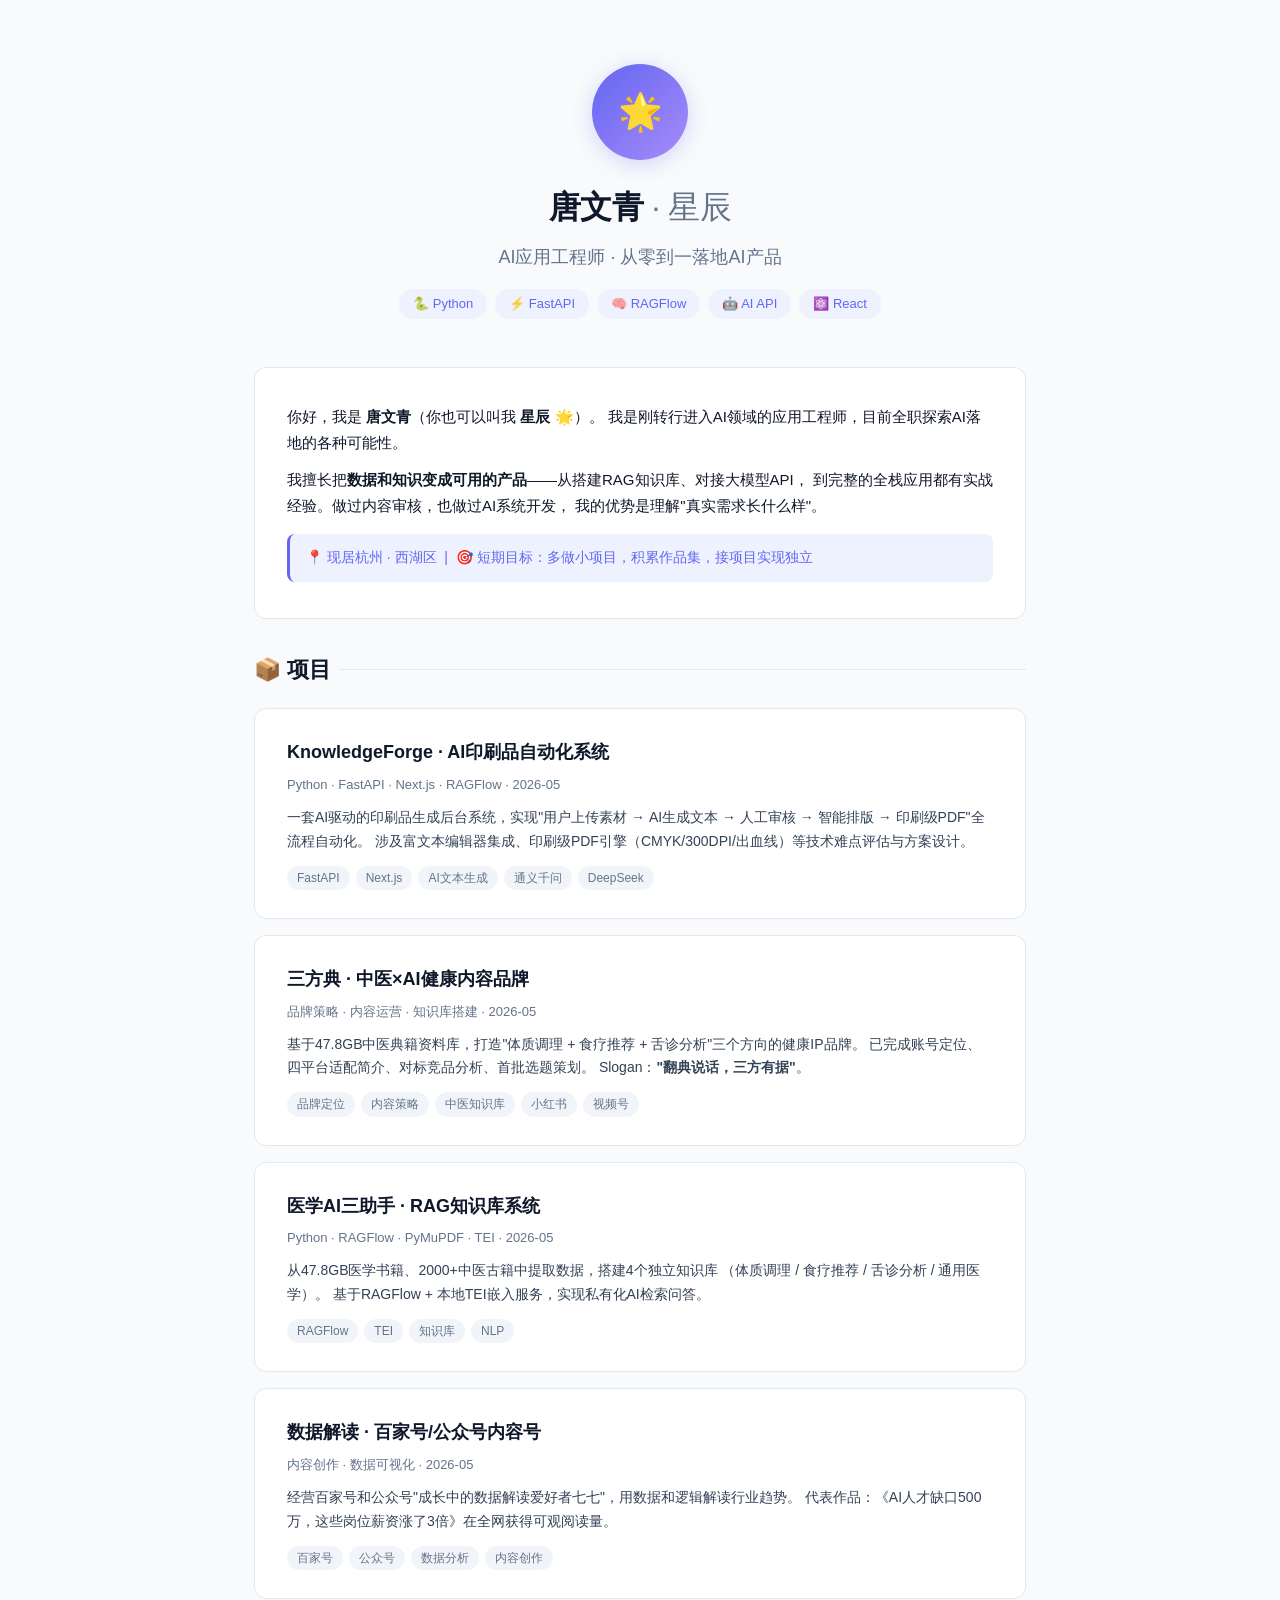
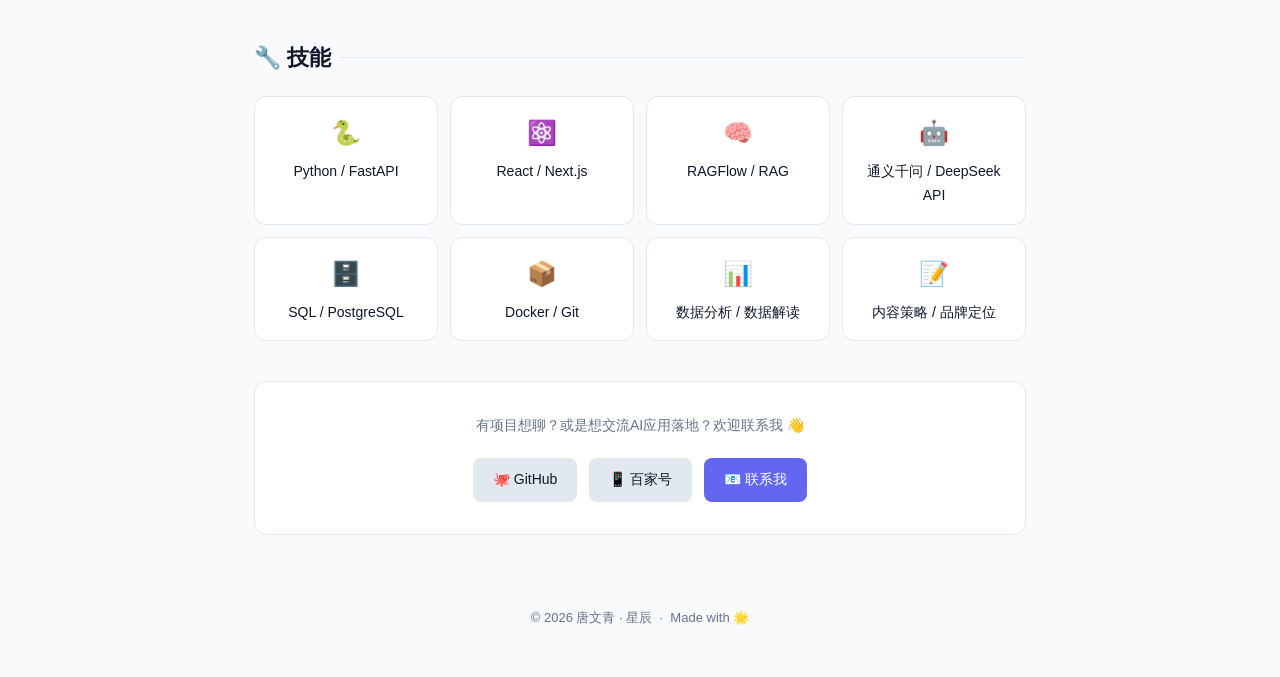
==== index.html @ 255ba9c0 "🎉 个人主页上线" ====
<!DOCTYPE html>
<html lang="zh-CN">
<head>
    <meta charset="UTF-8" />
    <meta name="viewport" content="width=device-width, initial-scale=1.0" />
    <title>唐文青 · 星辰 | AI应用工程师</title>
    <meta name="description" content="唐文青（星辰）的个人主页 — AI应用开发工程师，专注AI应用落地" />
    <style>
        /* ===== Reset & Base ===== */
        *, *::before, *::after { box-sizing: border-box; margin: 0; padding: 0; }
        :root {
            --bg: #f8fafc;
            --surface: #ffffff;
            --text: #0f172a;
            --muted: #64748b;
            --accent: #6366f1;
            --accent-soft: #eef2ff;
            --border: #e2e8f0;
            --radius: 12px;
        }
        html { scroll-behavior: smooth; }
        body {
            font-family: -apple-system, BlinkMacSystemFont, "Segoe UI", "PingFang SC", "Noto Sans SC", sans-serif;
            background: var(--bg);
            color: var(--text);
            line-height: 1.7;
        }

        /* ===== Layout ===== */
        .container { max-width: 820px; margin: 0 auto; padding: 0 24px; }

        /* ===== Header ===== */
        header {
            padding: 64px 0 48px;
            text-align: center;
        }
        .avatar {
            width: 96px; height: 96px;
            border-radius: 50%;
            background: linear-gradient(135deg, #6366f1, #a78bfa);
            display: flex; align-items: center; justify-content: center;
            margin: 0 auto 20px;
            font-size: 36px;
            color: #fff;
            box-shadow: 0 4px 20px rgba(99,102,241,0.25);
        }
        header h1 {
            font-size: 32px; font-weight: 700;
            letter-spacing: -0.5px;
        }
        header h1 .alias { color: var(--muted); font-weight: 400; }
        header .tagline {
            margin-top: 8px;
            font-size: 18px;
            color: var(--muted);
        }
        header .badge-group {
            margin-top: 16px;
            display: flex; gap: 8px; justify-content: center; flex-wrap: wrap;
        }
        .badge {
            display: inline-block;
            padding: 4px 14px;
            border-radius: 999px;
            font-size: 13px;
            font-weight: 500;
            background: var(--accent-soft);
            color: var(--accent);
        }

        /* ===== About ===== */
        .about {
            background: var(--surface);
            border: 1px solid var(--border);
            border-radius: var(--radius);
            padding: 36px 32px;
            margin-bottom: 32px;
        }
        .about p { font-size: 15px; margin-bottom: 12px; }
        .about p:last-child { margin-bottom: 0; }
        .about .highlight {
            background: var(--accent-soft);
            padding: 12px 16px;
            border-radius: 8px;
            font-size: 14px;
            color: var(--accent);
            border-left: 3px solid var(--accent);
            margin-top: 16px;
        }

        /* ===== Section Title ===== */
        .section-title {
            font-size: 22px;
            font-weight: 600;
            margin-bottom: 20px;
            display: flex; align-items: center; gap: 8px;
        }
        .section-title::after {
            content: '';
            flex: 1; height: 1px;
            background: var(--border);
        }

        /* ===== Projects ===== */
        .projects { margin-bottom: 40px; }
        .project-card {
            background: var(--surface);
            border: 1px solid var(--border);
            border-radius: var(--radius);
            padding: 28px 32px;
            margin-bottom: 16px;
            transition: box-shadow .2s, transform .2s;
        }
        .project-card:hover {
            box-shadow: 0 4px 16px rgba(0,0,0,0.06);
            transform: translateY(-2px);
        }
        .project-card h3 {
            font-size: 18px;
            font-weight: 600;
            margin-bottom: 6px;
        }
        .project-card .meta {
            font-size: 13px;
            color: var(--muted);
            margin-bottom: 10px;
        }
        .project-card p {
            font-size: 14px;
            color: #334155;
        }
        .project-card .tags {
            display: flex; gap: 6px; flex-wrap: wrap;
            margin-top: 12px;
        }
        .project-card .tags span {
            padding: 2px 10px;
            border-radius: 999px;
            font-size: 12px;
            background: #f1f5f9;
            color: var(--muted);
        }

        /* ===== Skills ===== */
        .skills { margin-bottom: 40px; }
        .skill-grid {
            display: grid;
            grid-template-columns: repeat(auto-fill, minmax(180px, 1fr));
            gap: 12px;
        }
        .skill-item {
            background: var(--surface);
            border: 1px solid var(--border);
            border-radius: var(--radius);
            padding: 16px 20px;
            text-align: center;
            font-size: 14px;
            font-weight: 500;
        }
        .skill-item .emoji { display: block; font-size: 24px; margin-bottom: 6px; }

        /* ===== Contact ===== */
        .contact {
            background: var(--surface);
            border: 1px solid var(--border);
            border-radius: var(--radius);
            padding: 32px;
            text-align: center;
            margin-bottom: 48px;
        }
        .contact p { color: var(--muted); font-size: 14px; margin-bottom: 20px; }
        .contact-links {
            display: flex; gap: 12px; justify-content: center; flex-wrap: wrap;
        }
        .contact-links a {
            display: inline-flex; align-items: center; gap: 6px;
            padding: 10px 20px;
            border-radius: 8px;
            font-size: 14px;
            font-weight: 500;
            text-decoration: none;
            transition: background .2s;
        }
        .contact-links .primary {
            background: var(--accent);
            color: #fff;
        }
        .contact-links .primary:hover { background: #4f46e5; }
        .contact-links .secondary {
            background: var(--border);
            color: var(--text);
        }
        .contact-links .secondary:hover { background: #cbd5e1; }

        /* ===== Footer ===== */
        footer {
            text-align: center;
            padding: 24px 0 48px;
            font-size: 13px;
            color: var(--muted);
        }

        /* ===== Responsive ===== */
        @media (max-width: 600px) {
            header { padding: 40px 0 32px; }
            header h1 { font-size: 26px; }
            .about, .project-card, .contact { padding: 24px 20px; }
            .skill-grid { grid-template-columns: repeat(2, 1fr); }
        }
    </style>
</head>
<body>

<header>
    <div class="avatar">🌟</div>
    <h1>唐文青 <span class="alias">· 星辰</span></h1>
    <p class="tagline">AI应用工程师 · 从零到一落地AI产品</p>
    <div class="badge-group">
        <span class="badge">🐍 Python</span>
        <span class="badge">⚡ FastAPI</span>
        <span class="badge">🧠 RAGFlow</span>
        <span class="badge">🤖 AI API</span>
        <span class="badge">⚛️ React</span>
    </div>
</header>

<main class="container">

    <!-- About -->
    <section class="about">
        <p>
            你好，我是 <strong>唐文青</strong>（你也可以叫我 <strong>星辰</strong> 🌟）。
            我是刚转行进入AI领域的应用工程师，目前全职探索AI落地的各种可能性。
        </p>
        <p>
            我擅长把<b>数据和知识变成可用的产品</b>——从搭建RAG知识库、对接大模型API，
            到完整的全栈应用都有实战经验。做过内容审核，也做过AI系统开发，
            我的优势是理解"真实需求长什么样"。
        </p>
        <div class="highlight">
            📍 现居杭州 · 西湖区 &nbsp;|&nbsp; 🎯 短期目标：多做小项目，积累作品集，接项目实现独立
        </div>
    </section>

    <!-- Projects -->
    <section class="projects">
        <h2 class="section-title">📦 项目</h2>

        <div class="project-card">
            <h3>KnowledgeForge · AI印刷品自动化系统</h3>
            <div class="meta">Python · FastAPI · Next.js · RAGFlow · 2026-05</div>
            <p>
                一套AI驱动的印刷品生成后台系统，实现"用户上传素材 → AI生成文本 →
                人工审核 → 智能排版 → 印刷级PDF"全流程自动化。
                涉及富文本编辑器集成、印刷级PDF引擎（CMYK/300DPI/出血线）等技术难点评估与方案设计。
            </p>
            <div class="tags">
                <span>FastAPI</span>
                <span>Next.js</span>
                <span>AI文本生成</span>
                <span>通义千问</span>
                <span>DeepSeek</span>
            </div>
        </div>

        <div class="project-card">
            <h3>三方典 · 中医×AI健康内容品牌</h3>
            <div class="meta">品牌策略 · 内容运营 · 知识库搭建 · 2026-05</div>
            <p>
                基于47.8GB中医典籍资料库，打造"体质调理 + 食疗推荐 + 舌诊分析"三个方向的健康IP品牌。
                已完成账号定位、四平台适配简介、对标竞品分析、首批选题策划。
                Slogan：<strong>"翻典说话，三方有据"</strong>。
            </p>
            <div class="tags">
                <span>品牌定位</span>
                <span>内容策略</span>
                <span>中医知识库</span>
                <span>小红书</span>
                <span>视频号</span>
            </div>
        </div>

        <div class="project-card">
            <h3>医学AI三助手 · RAG知识库系统</h3>
            <div class="meta">Python · RAGFlow · PyMuPDF · TEI · 2026-05</div>
            <p>
                从47.8GB医学书籍、2000+中医古籍中提取数据，搭建4个独立知识库
                （体质调理 / 食疗推荐 / 舌诊分析 / 通用医学）。
                基于RAGFlow + 本地TEI嵌入服务，实现私有化AI检索问答。
            </p>
            <div class="tags">
                <span>RAGFlow</span>
                <span>TEI</span>
                <span>知识库</span>
                <span>NLP</span>
            </div>
        </div>

        <div class="project-card">
            <h3>数据解读 · 百家号/公众号内容号</h3>
            <div class="meta">内容创作 · 数据可视化 · 2026-05</div>
            <p>
                经营百家号和公众号"成长中的数据解读爱好者七七"，用数据和逻辑解读行业趋势。
                代表作品：《AI人才缺口500万，这些岗位薪资涨了3倍》在全网获得可观阅读量。
            </p>
            <div class="tags">
                <span>百家号</span>
                <span>公众号</span>
                <span>数据分析</span>
                <span>内容创作</span>
            </div>
        </div>
    </section>

    <!-- Skills -->
    <section class="skills">
        <h2 class="section-title">🔧 技能</h2>
        <div class="skill-grid">
            <div class="skill-item">
                <span class="emoji">🐍</span>
                Python / FastAPI
            </div>
            <div class="skill-item">
                <span class="emoji">⚛️</span>
                React / Next.js
            </div>
            <div class="skill-item">
                <span class="emoji">🧠</span>
                RAGFlow / RAG
            </div>
            <div class="skill-item">
                <span class="emoji">🤖</span>
                通义千问 / DeepSeek API
            </div>
            <div class="skill-item">
                <span class="emoji">🗄️</span>
                SQL / PostgreSQL
            </div>
            <div class="skill-item">
                <span class="emoji">📦</span>
                Docker / Git
            </div>
            <div class="skill-item">
                <span class="emoji">📊</span>
                数据分析 / 数据解读
            </div>
            <div class="skill-item">
                <span class="emoji">📝</span>
                内容策略 / 品牌定位
            </div>
        </div>
    </section>

    <!-- Contact -->
    <section class="contact">
        <p>有项目想聊？或是想交流AI应用落地？欢迎联系我 👋</p>
        <div class="contact-links">
            <a href="https://github.com/tangwenqing123" target="_blank" class="secondary" rel="noopener">
                🐙 GitHub
            </a>
            <a href="https://baijiahao.baidu.com/u?app_id=1741597830412845" target="_blank" class="secondary" rel="noopener">
                📱 百家号
            </a>
            <a href="mailto:tangwenqing123@gmail.com" class="primary">
                📧 联系我
            </a>
        </div>
    </section>

</main>

<footer>
    © 2026 唐文青 · 星辰 &nbsp;·&nbsp; Made with 🌟
</footer>

</body>
</html>
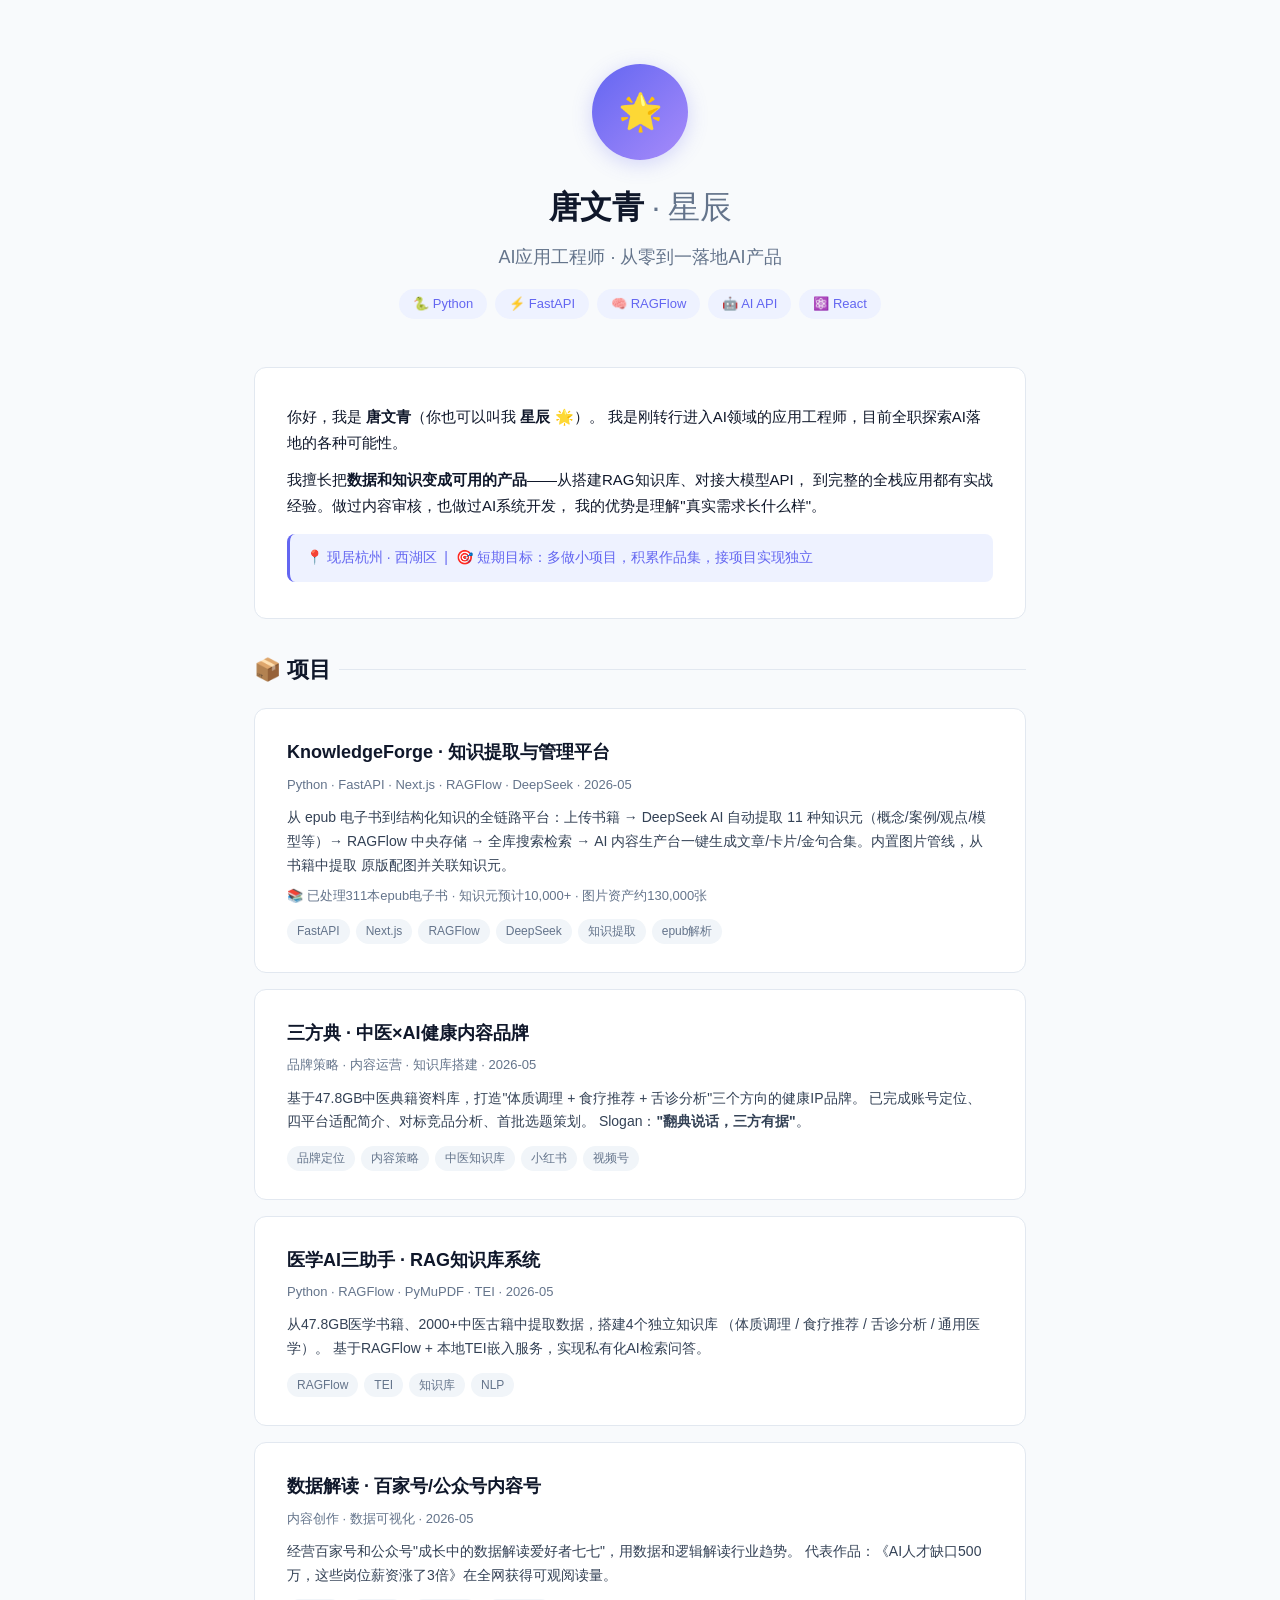
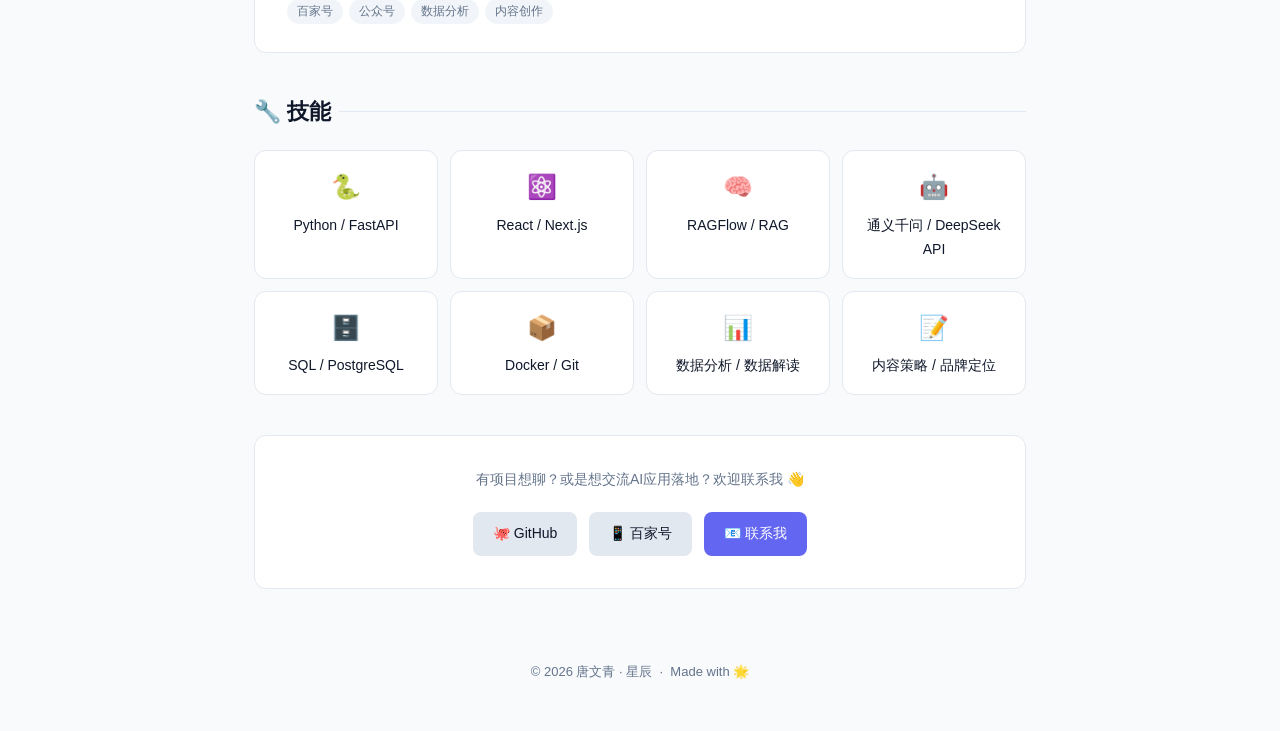
==== commit 05545503: "fix: 修正 KnowledgeForge 项目描述（原描述误写为印刷系统）" ====
--- a/index.html
+++ b/index.html
@@ -247,19 +247,24 @@
         <h2 class="section-title">📦 项目</h2>
 
         <div class="project-card">
-            <h3>KnowledgeForge · AI印刷品自动化系统</h3>
-            <div class="meta">Python · FastAPI · Next.js · RAGFlow · 2026-05</div>
+            <h3>KnowledgeForge · 知识提取与管理平台</h3>
+            <div class="meta">Python · FastAPI · Next.js · RAGFlow · DeepSeek · 2026-05</div>
             <p>
-                一套AI驱动的印刷品生成后台系统，实现"用户上传素材 → AI生成文本 →
-                人工审核 → 智能排版 → 印刷级PDF"全流程自动化。
-                涉及富文本编辑器集成、印刷级PDF引擎（CMYK/300DPI/出血线）等技术难点评估与方案设计。
+                从 epub 电子书到结构化知识的全链路平台：上传书籍 → DeepSeek AI 自动提取
+                11 种知识元（概念/案例/观点/模型等）→ RAGFlow 中央存储 → 全库搜索检索 →
+                AI 内容生产台一键生成文章/卡片/金句合集。内置图片管线，从书籍中提取
+                原版配图并关联知识元。
+            </p>
+            <p style="margin-top:8px; font-size:13px; color:#64748b;">
+                📚 已处理311本epub电子书 · 知识元预计10,000+ · 图片资产约130,000张
             </p>
             <div class="tags">
                 <span>FastAPI</span>
                 <span>Next.js</span>
-                <span>AI文本生成</span>
-                <span>通义千问</span>
+                <span>RAGFlow</span>
                 <span>DeepSeek</span>
+                <span>知识提取</span>
+                <span>epub解析</span>
             </div>
         </div>
 
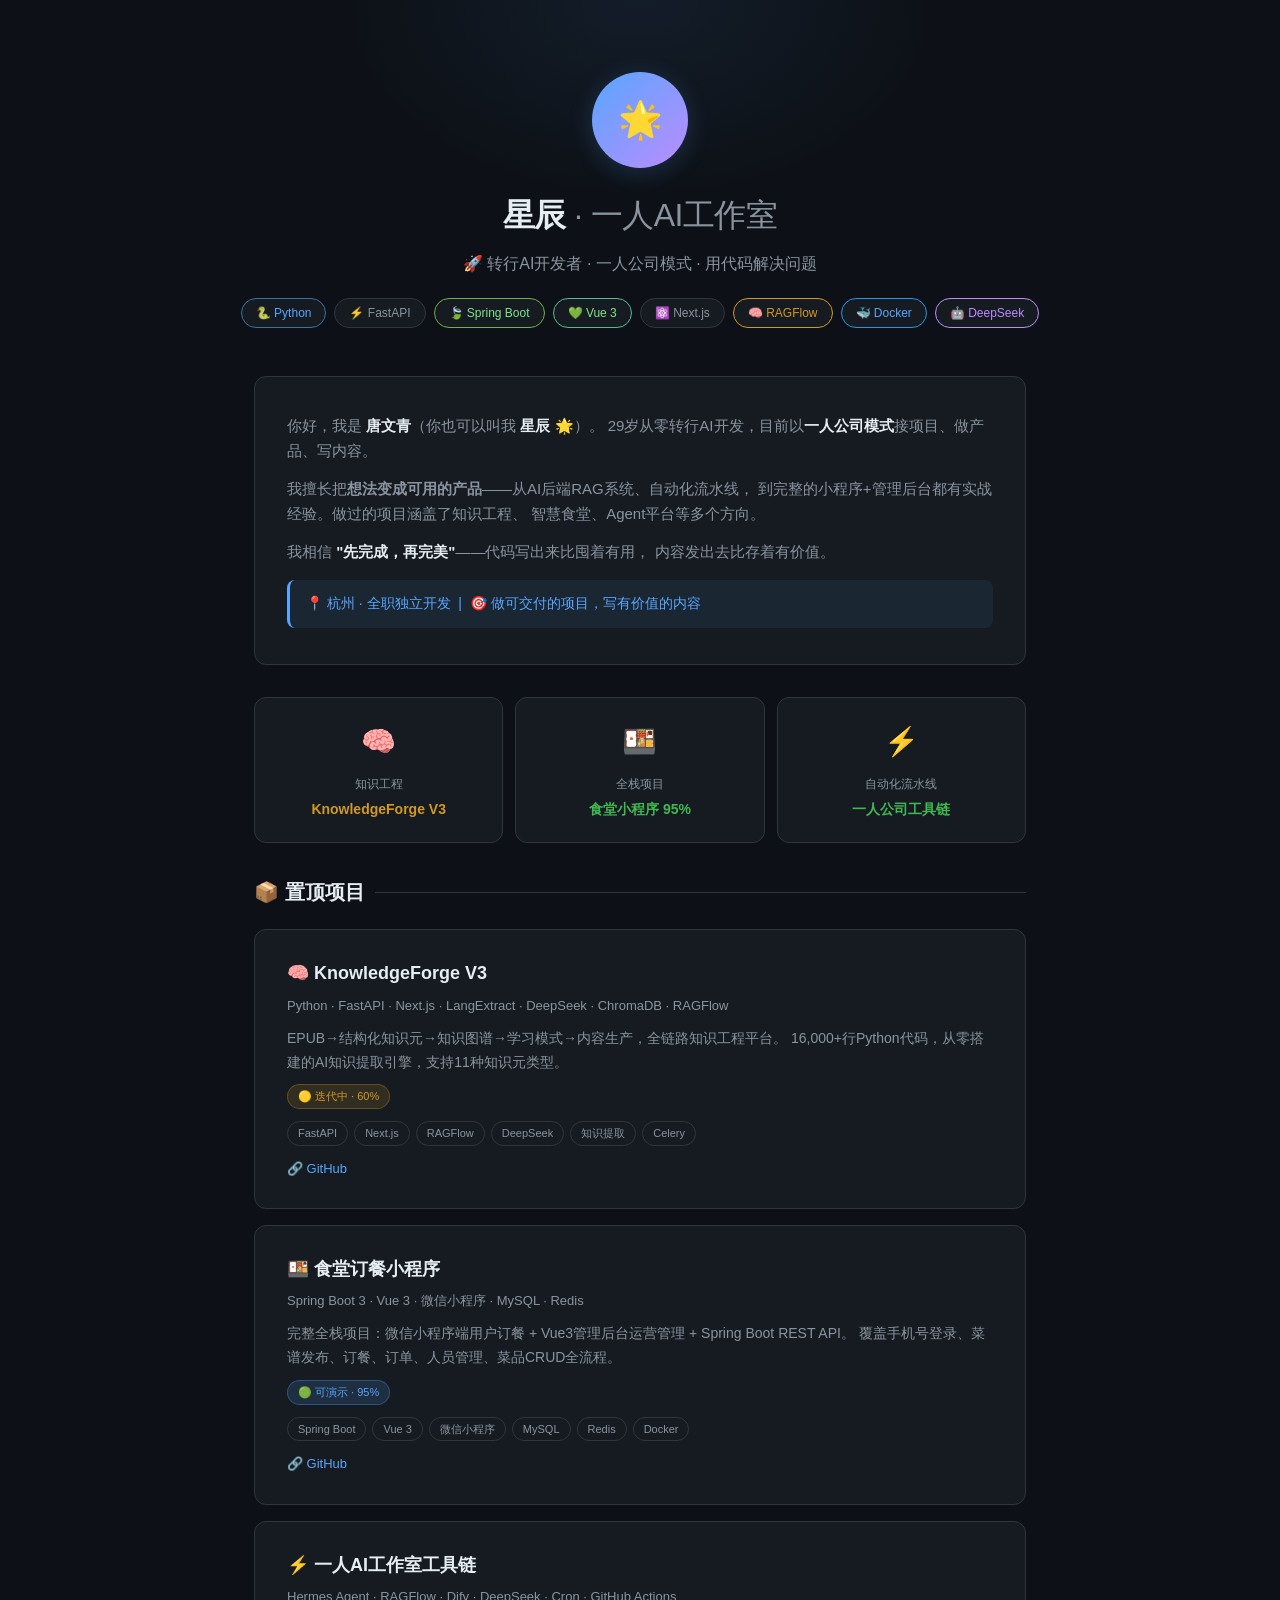
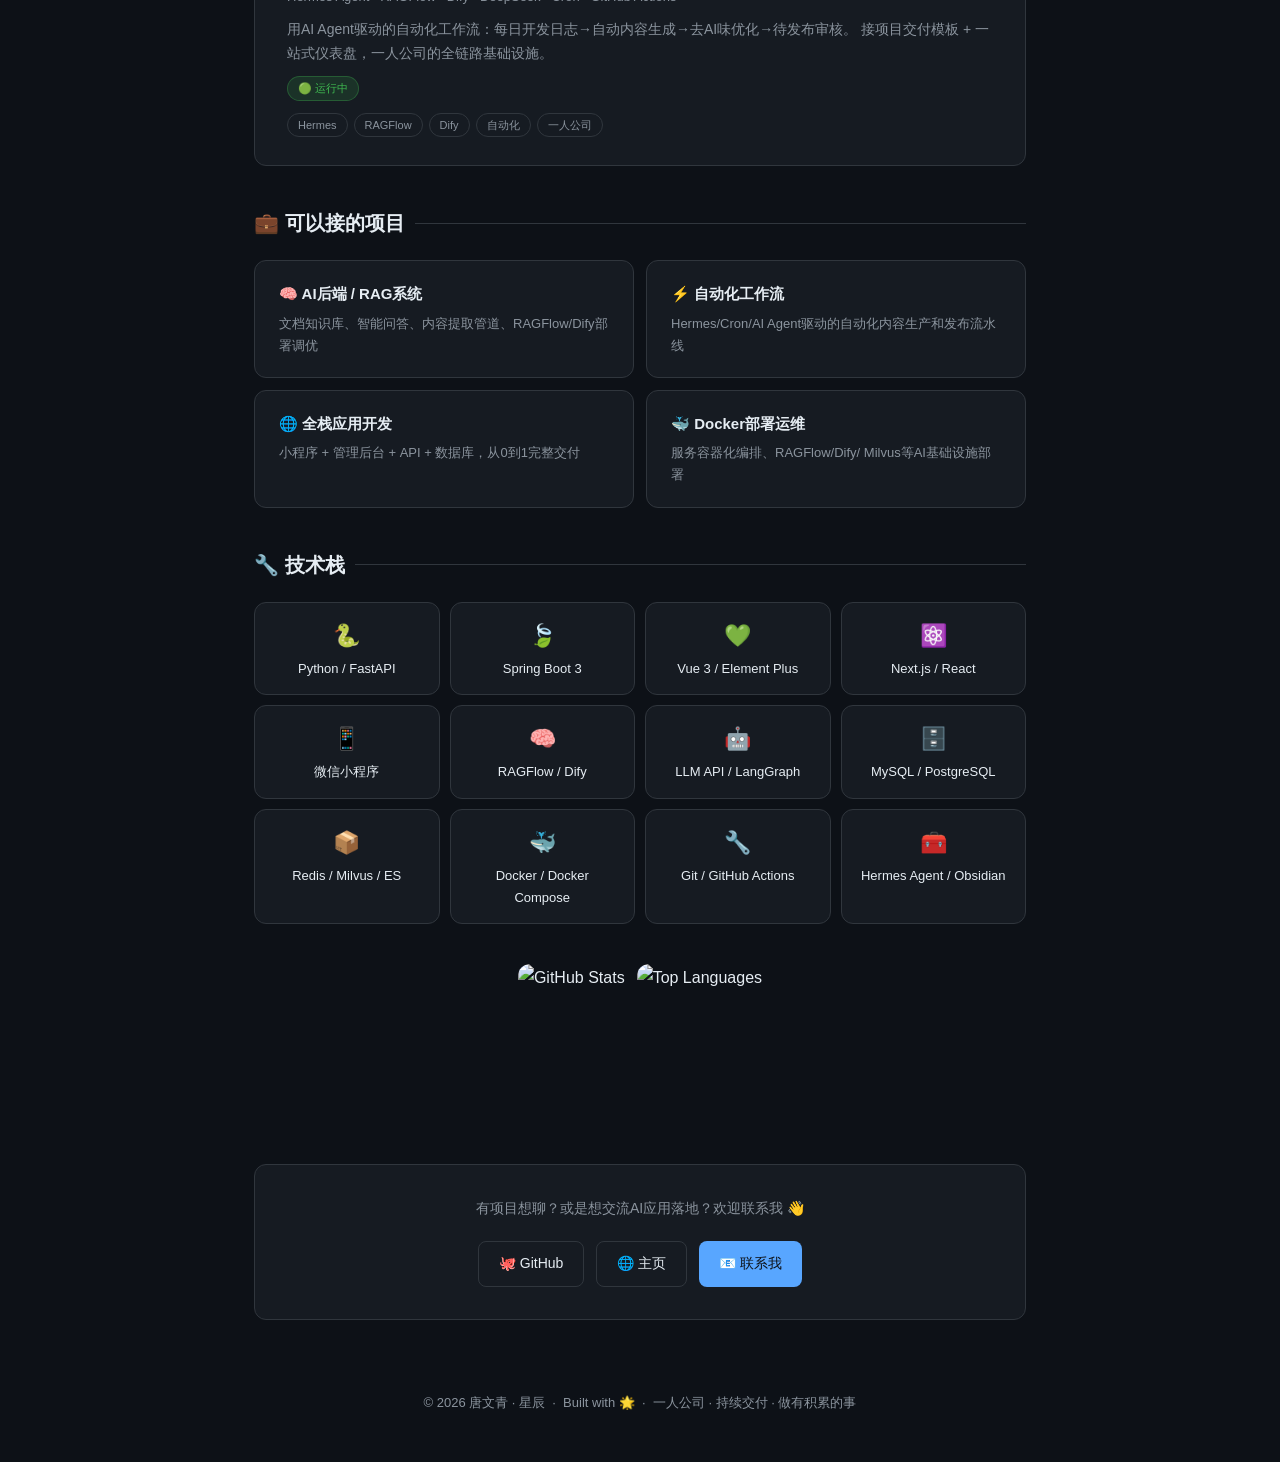
==== commit c63e8032: "feat: redesign homepage to match GitHub Profile dark theme style" ====
--- a/index.html
+++ b/index.html
@@ -3,20 +3,23 @@
 <head>
     <meta charset="UTF-8" />
     <meta name="viewport" content="width=device-width, initial-scale=1.0" />
-    <title>唐文青 · 星辰 | AI应用工程师</title>
-    <meta name="description" content="唐文青（星辰）的个人主页 — AI应用开发工程师，专注AI应用落地" />
+    <title>星辰 · 一人AI工作室 | 唐文青</title>
+    <meta name="description" content="星辰（唐文青）— 转行AI开发者，一人公司模式接项目、做产品、写内容" />
     <style>
         /* ===== Reset & Base ===== */
         *, *::before, *::after { box-sizing: border-box; margin: 0; padding: 0; }
         :root {
-            --bg: #f8fafc;
-            --surface: #ffffff;
-            --text: #0f172a;
-            --muted: #64748b;
-            --accent: #6366f1;
-            --accent-soft: #eef2ff;
-            --border: #e2e8f0;
+            --bg: #0d1117;
+            --surface: #161b22;
+            --surface-hover: #1c2333;
+            --text: #e6edf3;
+            --text-secondary: #8b949e;
+            --accent: #58a6ff;
+            --accent-green: #3fb950;
+            --accent-orange: #d29922;
+            --border: #30363d;
             --radius: 12px;
+            --gradient: linear-gradient(135deg, #58a6ff, #bc8cff);
         }
         html { scroll-behavior: smooth; }
         body {
@@ -31,41 +34,75 @@
 
         /* ===== Header ===== */
         header {
-            padding: 64px 0 48px;
+            padding: 72px 0 48px;
             text-align: center;
+            position: relative;
+            overflow: hidden;
+        }
+        header::before {
+            content: '';
+            position: absolute;
+            top: -200px;
+            left: 50%;
+            transform: translateX(-50%);
+            width: 600px;
+            height: 400px;
+            background: radial-gradient(ellipse, rgba(88,166,255,0.08) 0%, transparent 70%);
+            pointer-events: none;
         }
         .avatar {
             width: 96px; height: 96px;
             border-radius: 50%;
-            background: linear-gradient(135deg, #6366f1, #a78bfa);
+            background: var(--gradient);
             display: flex; align-items: center; justify-content: center;
             margin: 0 auto 20px;
             font-size: 36px;
             color: #fff;
-            box-shadow: 0 4px 20px rgba(99,102,241,0.25);
+            box-shadow: 0 4px 24px rgba(88,166,255,0.2);
+            position: relative;
         }
         header h1 {
             font-size: 32px; font-weight: 700;
             letter-spacing: -0.5px;
         }
-        header h1 .alias { color: var(--muted); font-weight: 400; }
+        header h1 .alias { color: var(--text-secondary); font-weight: 400; }
         header .tagline {
             margin-top: 8px;
-            font-size: 18px;
-            color: var(--muted);
+            font-size: 16px;
+            color: var(--text-secondary);
         }
         header .badge-group {
-            margin-top: 16px;
+            margin-top: 20px;
             display: flex; gap: 8px; justify-content: center; flex-wrap: wrap;
         }
         .badge {
             display: inline-block;
             padding: 4px 14px;
             border-radius: 999px;
-            font-size: 13px;
+            font-size: 12px;
             font-weight: 500;
-            background: var(--accent-soft);
-            color: var(--accent);
+            border: 1px solid var(--border);
+            color: var(--text-secondary);
+            background: var(--surface);
+        }
+        .badge.python { border-color: #3572A5; color: #58a6ff; }
+        .badge.spring { border-color: #6DB33F; color: #7ee787; }
+        .badge.vue { border-color: #4FC08D; color: #7ee787; }
+        .badge.rag { border-color: #d29922; color: #d29922; }
+        .badge.docker { border-color: #2496ED; color: #58a6ff; }
+        .badge.deepseek { border-color: #bc8cff; color: #bc8cff; }
+
+        /* ===== Section Title ===== */
+        .section-title {
+            font-size: 20px;
+            font-weight: 600;
+            margin-bottom: 20px;
+            display: flex; align-items: center; gap: 10px;
+        }
+        .section-title::after {
+            content: '';
+            flex: 1; height: 1px;
+            background: var(--border);
         }
 
         /* ===== About ===== */
@@ -76,10 +113,10 @@
             padding: 36px 32px;
             margin-bottom: 32px;
         }
-        .about p { font-size: 15px; margin-bottom: 12px; }
-        .about p:last-child { margin-bottom: 0; }
+        .about p { font-size: 15px; margin-bottom: 12px; color: var(--text-secondary); }
+        .about strong { color: var(--text); }
         .about .highlight {
-            background: var(--accent-soft);
+            background: rgba(88,166,255,0.08);
             padding: 12px 16px;
             border-radius: 8px;
             font-size: 14px;
@@ -88,18 +125,27 @@
             margin-top: 16px;
         }
 
-        /* ===== Section Title ===== */
-        .section-title {
-            font-size: 22px;
-            font-weight: 600;
-            margin-bottom: 20px;
-            display: flex; align-items: center; gap: 8px;
-        }
-        .section-title::after {
-            content: '';
-            flex: 1; height: 1px;
-            background: var(--border);
-        }
+        /* ===== Status Row ===== */
+        .status-row {
+            display: grid;
+            grid-template-columns: repeat(3, 1fr);
+            gap: 12px;
+            margin-bottom: 32px;
+        }
+        .status-card {
+            background: var(--surface);
+            border: 1px solid var(--border);
+            border-radius: var(--radius);
+            padding: 20px;
+            text-align: center;
+            transition: border-color .2s;
+        }
+        .status-card:hover { border-color: var(--accent); }
+        .status-card .emoji { font-size: 28px; margin-bottom: 8px; display: block; }
+        .status-card .label { font-size: 12px; color: var(--text-secondary); }
+        .status-card .value { font-size: 14px; font-weight: 600; margin-top: 4px; }
+        .status-card .value.green { color: var(--accent-green); }
+        .status-card .value.yellow { color: var(--accent-orange); }
 
         /* ===== Projects ===== */
         .projects { margin-bottom: 40px; }
@@ -109,12 +155,9 @@
             border-radius: var(--radius);
             padding: 28px 32px;
             margin-bottom: 16px;
-            transition: box-shadow .2s, transform .2s;
-        }
-        .project-card:hover {
-            box-shadow: 0 4px 16px rgba(0,0,0,0.06);
-            transform: translateY(-2px);
-        }
+            transition: border-color .2s;
+        }
+        .project-card:hover { border-color: var(--accent); }
         .project-card h3 {
             font-size: 18px;
             font-weight: 600;
@@ -122,42 +165,83 @@
         }
         .project-card .meta {
             font-size: 13px;
-            color: var(--muted);
+            color: var(--text-secondary);
             margin-bottom: 10px;
         }
         .project-card p {
             font-size: 14px;
-            color: #334155;
-        }
-        .project-card .tags {
+            color: var(--text-secondary);
+        }
+        .project-card .status-badge {
+            display: inline-block;
+            padding: 2px 10px;
+            border-radius: 999px;
+            font-size: 11px;
+            font-weight: 500;
+            margin-top: 10px;
+        }
+        .status-badge.active { background: rgba(63,185,80,0.15); color: var(--accent-green); border: 1px solid rgba(63,185,80,0.3); }
+        .status-badge.wip { background: rgba(210,153,34,0.15); color: var(--accent-orange); border: 1px solid rgba(210,153,34,0.3); }
+        .status-badge.demo { background: rgba(88,166,255,0.15); color: var(--accent); border: 1px solid rgba(88,166,255,0.3); }
+        .tags {
             display: flex; gap: 6px; flex-wrap: wrap;
             margin-top: 12px;
         }
-        .project-card .tags span {
+        .tags span {
             padding: 2px 10px;
             border-radius: 999px;
-            font-size: 12px;
-            background: #f1f5f9;
-            color: var(--muted);
-        }
+            font-size: 11px;
+            border: 1px solid var(--border);
+            color: var(--text-secondary);
+        }
+        .project-card .links {
+            margin-top: 12px;
+            display: flex; gap: 12px;
+        }
+        .project-card .links a {
+            font-size: 13px;
+            color: var(--accent);
+            text-decoration: none;
+        }
+        .project-card .links a:hover { text-decoration: underline; }
 
         /* ===== Skills ===== */
         .skills { margin-bottom: 40px; }
         .skill-grid {
             display: grid;
             grid-template-columns: repeat(auto-fill, minmax(180px, 1fr));
+            gap: 10px;
+        }
+        .skill-item {
+            background: var(--surface);
+            border: 1px solid var(--border);
+            border-radius: var(--radius);
+            padding: 14px 18px;
+            text-align: center;
+            font-size: 13px;
+            font-weight: 500;
+            transition: border-color .2s;
+        }
+        .skill-item:hover { border-color: var(--accent); }
+        .skill-item .emoji { display: block; font-size: 22px; margin-bottom: 4px; }
+
+        /* ===== Services ===== */
+        .services { margin-bottom: 40px; }
+        .service-grid {
+            display: grid;
+            grid-template-columns: repeat(2, 1fr);
             gap: 12px;
         }
-        .skill-item {
-            background: var(--surface);
-            border: 1px solid var(--border);
-            border-radius: var(--radius);
-            padding: 16px 20px;
-            text-align: center;
-            font-size: 14px;
-            font-weight: 500;
-        }
-        .skill-item .emoji { display: block; font-size: 24px; margin-bottom: 6px; }
+        .service-card {
+            background: var(--surface);
+            border: 1px solid var(--border);
+            border-radius: var(--radius);
+            padding: 20px 24px;
+            transition: border-color .2s;
+        }
+        .service-card:hover { border-color: var(--accent); }
+        .service-card h4 { font-size: 15px; font-weight: 600; margin-bottom: 6px; }
+        .service-card p { font-size: 13px; color: var(--text-secondary); }
 
         /* ===== Contact ===== */
         .contact {
@@ -168,7 +252,7 @@
             text-align: center;
             margin-bottom: 48px;
         }
-        .contact p { color: var(--muted); font-size: 14px; margin-bottom: 20px; }
+        .contact p { color: var(--text-secondary); font-size: 14px; margin-bottom: 20px; }
         .contact-links {
             display: flex; gap: 12px; justify-content: center; flex-wrap: wrap;
         }
@@ -179,33 +263,45 @@
             font-size: 14px;
             font-weight: 500;
             text-decoration: none;
-            transition: background .2s;
+            transition: all .2s;
         }
         .contact-links .primary {
             background: var(--accent);
-            color: #fff;
-        }
-        .contact-links .primary:hover { background: #4f46e5; }
+            color: #0d1117;
+        }
+        .contact-links .primary:hover { background: #79c0ff; }
         .contact-links .secondary {
-            background: var(--border);
+            border: 1px solid var(--border);
             color: var(--text);
         }
-        .contact-links .secondary:hover { background: #cbd5e1; }
+        .contact-links .secondary:hover { background: var(--surface-hover); }
+
+        /* ===== GitHub Stats ===== */
+        .github-stats {
+            display: flex;
+            gap: 12px;
+            justify-content: center;
+            margin-bottom: 40px;
+            flex-wrap: wrap;
+        }
+        .github-stats img { border-radius: var(--radius); max-width: 100%; }
 
         /* ===== Footer ===== */
         footer {
             text-align: center;
             padding: 24px 0 48px;
             font-size: 13px;
-            color: var(--muted);
+            color: var(--text-secondary);
         }
 
         /* ===== Responsive ===== */
         @media (max-width: 600px) {
-            header { padding: 40px 0 32px; }
+            header { padding: 48px 0 32px; }
             header h1 { font-size: 26px; }
             .about, .project-card, .contact { padding: 24px 20px; }
             .skill-grid { grid-template-columns: repeat(2, 1fr); }
+            .service-grid { grid-template-columns: 1fr; }
+            .status-row { grid-template-columns: 1fr; }
         }
     </style>
 </head>
@@ -213,14 +309,17 @@
 
 <header>
     <div class="avatar">🌟</div>
-    <h1>唐文青 <span class="alias">· 星辰</span></h1>
-    <p class="tagline">AI应用工程师 · 从零到一落地AI产品</p>
+    <h1>星辰 <span class="alias">· 一人AI工作室</span></h1>
+    <p class="tagline">🚀 转行AI开发者 · 一人公司模式 · 用代码解决问题</p>
     <div class="badge-group">
-        <span class="badge">🐍 Python</span>
+        <span class="badge python">🐍 Python</span>
         <span class="badge">⚡ FastAPI</span>
-        <span class="badge">🧠 RAGFlow</span>
-        <span class="badge">🤖 AI API</span>
-        <span class="badge">⚛️ React</span>
+        <span class="badge spring">🍃 Spring Boot</span>
+        <span class="badge vue">💚 Vue 3</span>
+        <span class="badge">⚛️ Next.js</span>
+        <span class="badge rag">🧠 RAGFlow</span>
+        <span class="badge docker">🐳 Docker</span>
+        <span class="badge deepseek">🤖 DeepSeek</span>
     </div>
 </header>
 
@@ -230,131 +329,141 @@
     <section class="about">
         <p>
             你好，我是 <strong>唐文青</strong>（你也可以叫我 <strong>星辰</strong> 🌟）。
-            我是刚转行进入AI领域的应用工程师，目前全职探索AI落地的各种可能性。
+            29岁从零转行AI开发，目前以<strong>一人公司模式</strong>接项目、做产品、写内容。
         </p>
         <p>
-            我擅长把<b>数据和知识变成可用的产品</b>——从搭建RAG知识库、对接大模型API，
-            到完整的全栈应用都有实战经验。做过内容审核，也做过AI系统开发，
-            我的优势是理解"真实需求长什么样"。
+            我擅长把<b>想法变成可用的产品</b>——从AI后端RAG系统、自动化流水线，
+            到完整的小程序+管理后台都有实战经验。做过的项目涵盖了知识工程、
+            智慧食堂、Agent平台等多个方向。
+        </p>
+        <p>
+            我相信 <strong>"先完成，再完美"</strong>——代码写出来比囤着有用，
+            内容发出去比存着有价值。
         </p>
         <div class="highlight">
-            📍 现居杭州 · 西湖区 &nbsp;|&nbsp; 🎯 短期目标：多做小项目，积累作品集，接项目实现独立
+            📍 杭州 · 全职独立开发 &nbsp;|&nbsp; 🎯 做可交付的项目，写有价值的内容
         </div>
     </section>
+
+    <!-- Status Row -->
+    <div class="status-row">
+        <div class="status-card">
+            <span class="emoji">🧠</span>
+            <div class="label">知识工程</div>
+            <div class="value yellow">KnowledgeForge V3</div>
+        </div>
+        <div class="status-card">
+            <span class="emoji">🍱</span>
+            <div class="label">全栈项目</div>
+            <div class="value green">食堂小程序 95%</div>
+        </div>
+        <div class="status-card">
+            <span class="emoji">⚡</span>
+            <div class="label">自动化流水线</div>
+            <div class="value green">一人公司工具链</div>
+        </div>
+    </div>
 
     <!-- Projects -->
     <section class="projects">
-        <h2 class="section-title">📦 项目</h2>
+        <h2 class="section-title">📦 置顶项目</h2>
 
         <div class="project-card">
-            <h3>KnowledgeForge · 知识提取与管理平台</h3>
-            <div class="meta">Python · FastAPI · Next.js · RAGFlow · DeepSeek · 2026-05</div>
+            <h3>🧠 KnowledgeForge V3</h3>
+            <div class="meta">Python · FastAPI · Next.js · LangExtract · DeepSeek · ChromaDB · RAGFlow</div>
             <p>
-                从 epub 电子书到结构化知识的全链路平台：上传书籍 → DeepSeek AI 自动提取
-                11 种知识元（概念/案例/观点/模型等）→ RAGFlow 中央存储 → 全库搜索检索 →
-                AI 内容生产台一键生成文章/卡片/金句合集。内置图片管线，从书籍中提取
-                原版配图并关联知识元。
+                EPUB→结构化知识元→知识图谱→学习模式→内容生产，全链路知识工程平台。
+                16,000+行Python代码，从零搭建的AI知识提取引擎，支持11种知识元类型。
             </p>
-            <p style="margin-top:8px; font-size:13px; color:#64748b;">
-                📚 已处理311本epub电子书 · 知识元预计10,000+ · 图片资产约130,000张
+            <span class="status-badge wip">🟡 迭代中 · 60%</span>
+            <div class="tags">
+                <span>FastAPI</span><span>Next.js</span><span>RAGFlow</span>
+                <span>DeepSeek</span><span>知识提取</span><span>Celery</span>
+            </div>
+            <div class="links">
+                <a href="https://github.com/tangwenqing123/KnowledgeForge-V3" target="_blank">🔗 GitHub</a>
+            </div>
+        </div>
+
+        <div class="project-card">
+            <h3>🍱 食堂订餐小程序</h3>
+            <div class="meta">Spring Boot 3 · Vue 3 · 微信小程序 · MySQL · Redis</div>
+            <p>
+                完整全栈项目：微信小程序端用户订餐 + Vue3管理后台运营管理 + Spring Boot REST API。
+                覆盖手机号登录、菜谱发布、订餐、订单、人员管理、菜品CRUD全流程。
             </p>
+            <span class="status-badge demo">🟢 可演示 · 95%</span>
             <div class="tags">
-                <span>FastAPI</span>
-                <span>Next.js</span>
-                <span>RAGFlow</span>
-                <span>DeepSeek</span>
-                <span>知识提取</span>
-                <span>epub解析</span>
+                <span>Spring Boot</span><span>Vue 3</span><span>微信小程序</span>
+                <span>MySQL</span><span>Redis</span><span>Docker</span>
+            </div>
+            <div class="links">
+                <a href="https://github.com/tangwenqing123/longxia_tang" target="_blank">🔗 GitHub</a>
             </div>
         </div>
 
         <div class="project-card">
-            <h3>三方典 · 中医×AI健康内容品牌</h3>
-            <div class="meta">品牌策略 · 内容运营 · 知识库搭建 · 2026-05</div>
+            <h3>⚡ 一人AI工作室工具链</h3>
+            <div class="meta">Hermes Agent · RAGFlow · Dify · DeepSeek · Cron · GitHub Actions</div>
             <p>
-                基于47.8GB中医典籍资料库，打造"体质调理 + 食疗推荐 + 舌诊分析"三个方向的健康IP品牌。
-                已完成账号定位、四平台适配简介、对标竞品分析、首批选题策划。
-                Slogan：<strong>"翻典说话，三方有据"</strong>。
+                用AI Agent驱动的自动化工作流：每日开发日志→自动内容生成→去AI味优化→待发布审核。
+                接项目交付模板 + 一站式仪表盘，一人公司的全链路基础设施。
             </p>
+            <span class="status-badge active">🟢 运行中</span>
             <div class="tags">
-                <span>品牌定位</span>
-                <span>内容策略</span>
-                <span>中医知识库</span>
-                <span>小红书</span>
-                <span>视频号</span>
-            </div>
-        </div>
-
-        <div class="project-card">
-            <h3>医学AI三助手 · RAG知识库系统</h3>
-            <div class="meta">Python · RAGFlow · PyMuPDF · TEI · 2026-05</div>
-            <p>
-                从47.8GB医学书籍、2000+中医古籍中提取数据，搭建4个独立知识库
-                （体质调理 / 食疗推荐 / 舌诊分析 / 通用医学）。
-                基于RAGFlow + 本地TEI嵌入服务，实现私有化AI检索问答。
-            </p>
-            <div class="tags">
-                <span>RAGFlow</span>
-                <span>TEI</span>
-                <span>知识库</span>
-                <span>NLP</span>
-            </div>
-        </div>
-
-        <div class="project-card">
-            <h3>数据解读 · 百家号/公众号内容号</h3>
-            <div class="meta">内容创作 · 数据可视化 · 2026-05</div>
-            <p>
-                经营百家号和公众号"成长中的数据解读爱好者七七"，用数据和逻辑解读行业趋势。
-                代表作品：《AI人才缺口500万，这些岗位薪资涨了3倍》在全网获得可观阅读量。
-            </p>
-            <div class="tags">
-                <span>百家号</span>
-                <span>公众号</span>
-                <span>数据分析</span>
-                <span>内容创作</span>
+                <span>Hermes</span><span>RAGFlow</span><span>Dify</span>
+                <span>自动化</span><span>一人公司</span>
+            </div>
+        </div>
+    </section>
+
+    <!-- Services -->
+    <section class="services">
+        <h2 class="section-title">💼 可以接的项目</h2>
+        <div class="service-grid">
+            <div class="service-card">
+                <h4>🧠 AI后端 / RAG系统</h4>
+                <p>文档知识库、智能问答、内容提取管道、RAGFlow/Dify部署调优</p>
+            </div>
+            <div class="service-card">
+                <h4>⚡ 自动化工作流</h4>
+                <p>Hermes/Cron/AI Agent驱动的自动化内容生产和发布流水线</p>
+            </div>
+            <div class="service-card">
+                <h4>🌐 全栈应用开发</h4>
+                <p>小程序 + 管理后台 + API + 数据库，从0到1完整交付</p>
+            </div>
+            <div class="service-card">
+                <h4>🐳 Docker部署运维</h4>
+                <p>服务容器化编排、RAGFlow/Dify/ Milvus等AI基础设施部署</p>
             </div>
         </div>
     </section>
 
     <!-- Skills -->
     <section class="skills">
-        <h2 class="section-title">🔧 技能</h2>
+        <h2 class="section-title">🔧 技术栈</h2>
         <div class="skill-grid">
-            <div class="skill-item">
-                <span class="emoji">🐍</span>
-                Python / FastAPI
-            </div>
-            <div class="skill-item">
-                <span class="emoji">⚛️</span>
-                React / Next.js
-            </div>
-            <div class="skill-item">
-                <span class="emoji">🧠</span>
-                RAGFlow / RAG
-            </div>
-            <div class="skill-item">
-                <span class="emoji">🤖</span>
-                通义千问 / DeepSeek API
-            </div>
-            <div class="skill-item">
-                <span class="emoji">🗄️</span>
-                SQL / PostgreSQL
-            </div>
-            <div class="skill-item">
-                <span class="emoji">📦</span>
-                Docker / Git
-            </div>
-            <div class="skill-item">
-                <span class="emoji">📊</span>
-                数据分析 / 数据解读
-            </div>
-            <div class="skill-item">
-                <span class="emoji">📝</span>
-                内容策略 / 品牌定位
-            </div>
+            <div class="skill-item"><span class="emoji">🐍</span>Python / FastAPI</div>
+            <div class="skill-item"><span class="emoji">🍃</span>Spring Boot 3</div>
+            <div class="skill-item"><span class="emoji">💚</span>Vue 3 / Element Plus</div>
+            <div class="skill-item"><span class="emoji">⚛️</span>Next.js / React</div>
+            <div class="skill-item"><span class="emoji">📱</span>微信小程序</div>
+            <div class="skill-item"><span class="emoji">🧠</span>RAGFlow / Dify</div>
+            <div class="skill-item"><span class="emoji">🤖</span>LLM API / LangGraph</div>
+            <div class="skill-item"><span class="emoji">🗄️</span>MySQL / PostgreSQL</div>
+            <div class="skill-item"><span class="emoji">📦</span>Redis / Milvus / ES</div>
+            <div class="skill-item"><span class="emoji">🐳</span>Docker / Docker Compose</div>
+            <div class="skill-item"><span class="emoji">🔧</span>Git / GitHub Actions</div>
+            <div class="skill-item"><span class="emoji">🧰</span>Hermes Agent / Obsidian</div>
         </div>
     </section>
+
+    <!-- GitHub Stats -->
+    <div class="github-stats">
+        <img src="https://github-readme-stats.vercel.app/api?username=tangwenqing123&show_icons=true&theme=dark&hide_border=true&bg_color=0d1117&text_color=8b949e&icon_color=58a6ff&title_color=58a6ff" height="160" alt="GitHub Stats" />
+        <img src="https://github-readme-stats.vercel.app/api/top-langs/?username=tangwenqing123&layout=compact&theme=dark&hide_border=true&bg_color=0d1117&text_color=8b949e&title_color=58a6ff" height="160" alt="Top Languages" />
+    </div>
 
     <!-- Contact -->
     <section class="contact">
@@ -363,10 +472,10 @@
             <a href="https://github.com/tangwenqing123" target="_blank" class="secondary" rel="noopener">
                 🐙 GitHub
             </a>
-            <a href="https://baijiahao.baidu.com/u?app_id=1741597830412845" target="_blank" class="secondary" rel="noopener">
-                📱 百家号
+            <a href="https://tangwenqing123.github.io" target="_blank" class="secondary" rel="noopener">
+                🌐 主页
             </a>
-            <a href="mailto:tangwenqing123@gmail.com" class="primary">
+            <a href="mailto:2571453147@qq.com" class="primary">
                 📧 联系我
             </a>
         </div>
@@ -375,7 +484,7 @@
 </main>
 
 <footer>
-    © 2026 唐文青 · 星辰 &nbsp;·&nbsp; Made with 🌟
+    © 2026 唐文青 · 星辰 &nbsp;·&nbsp; Built with 🌟 &nbsp;·&nbsp; 一人公司 · 持续交付 · 做有积累的事
 </footer>
 
 </body>
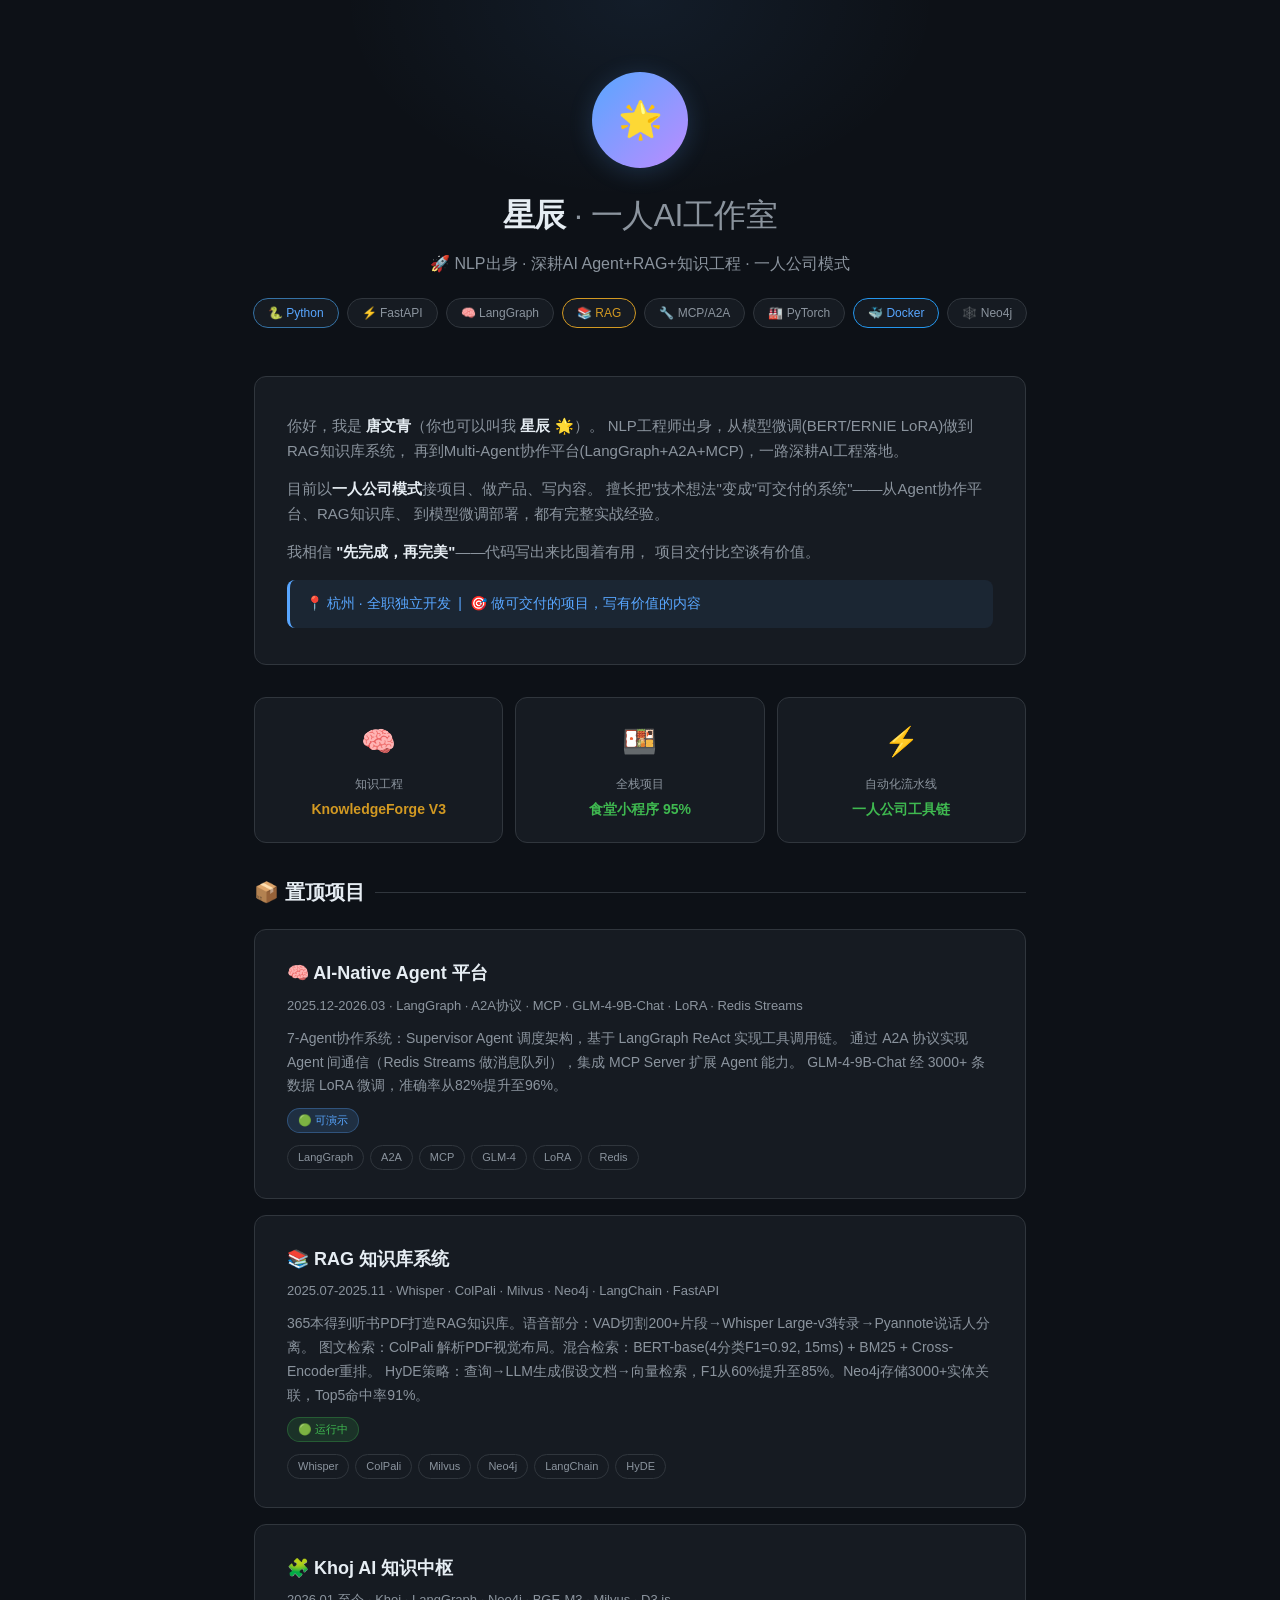
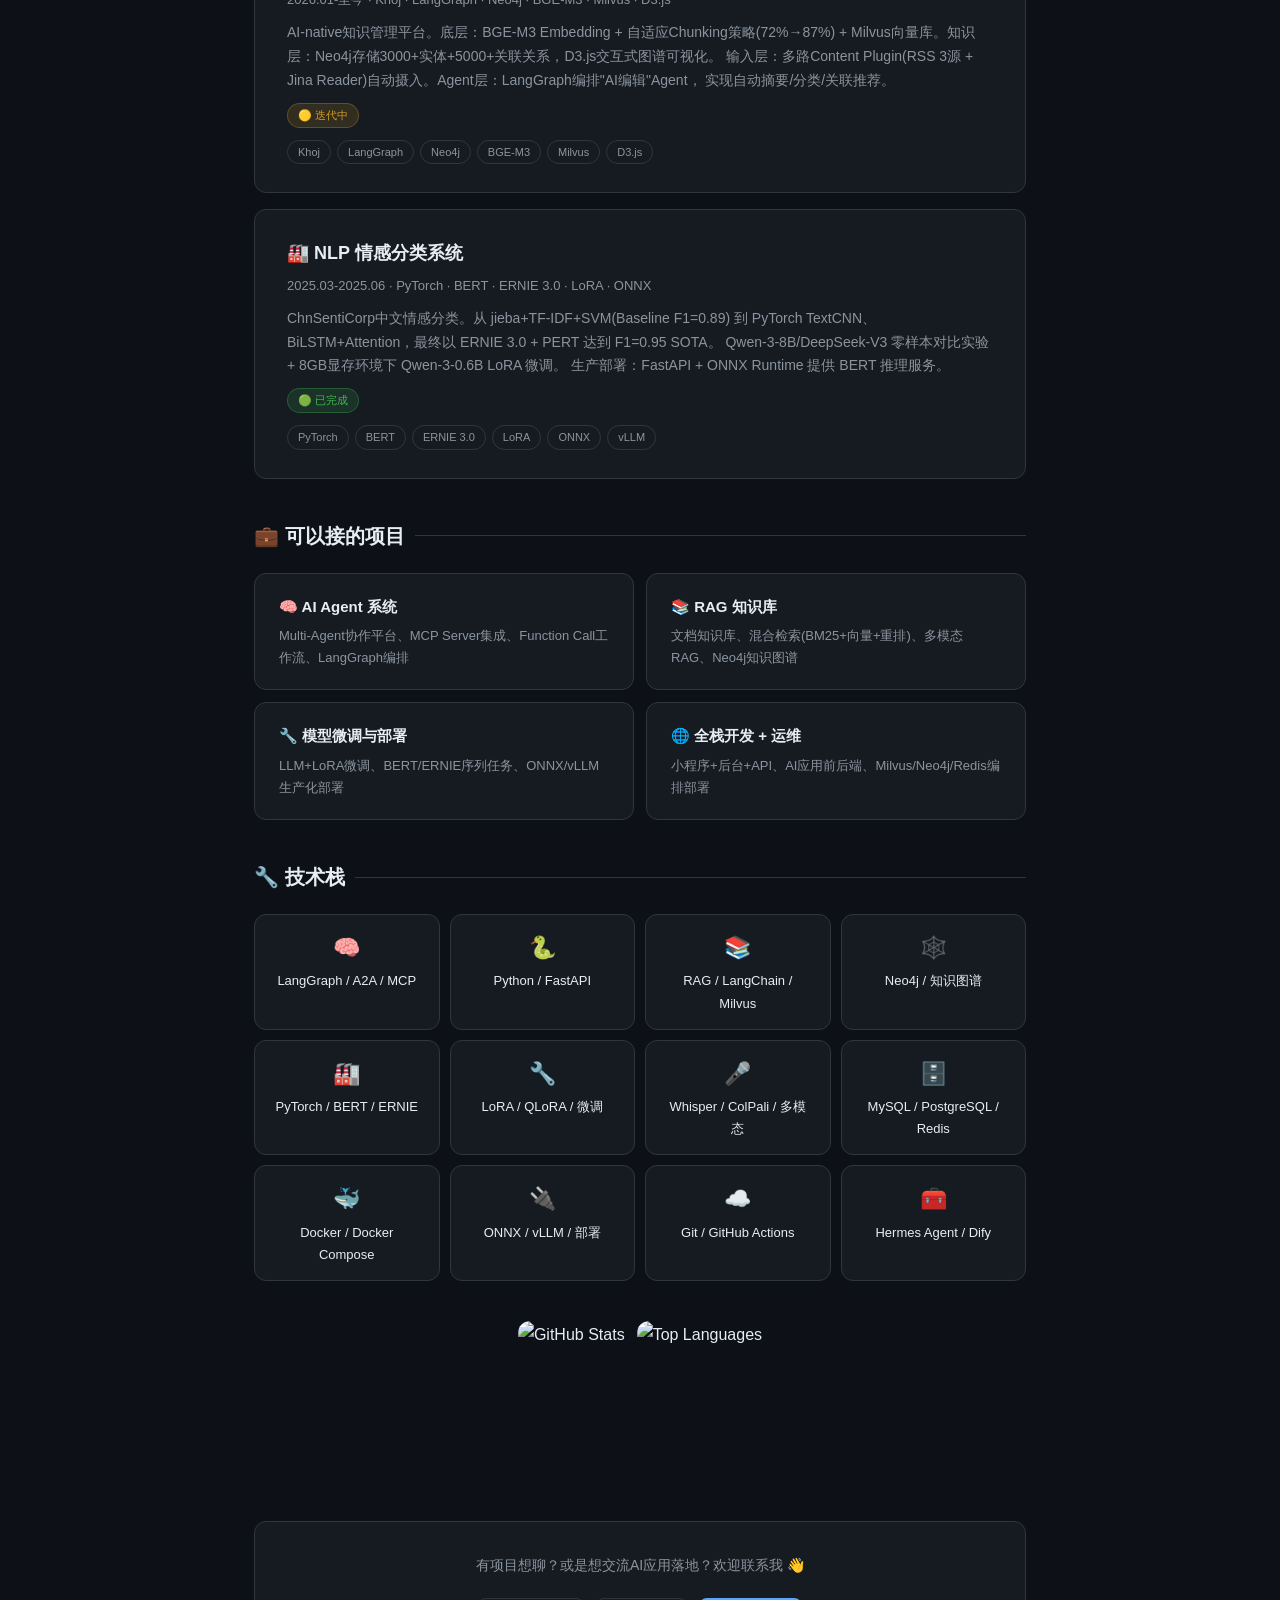
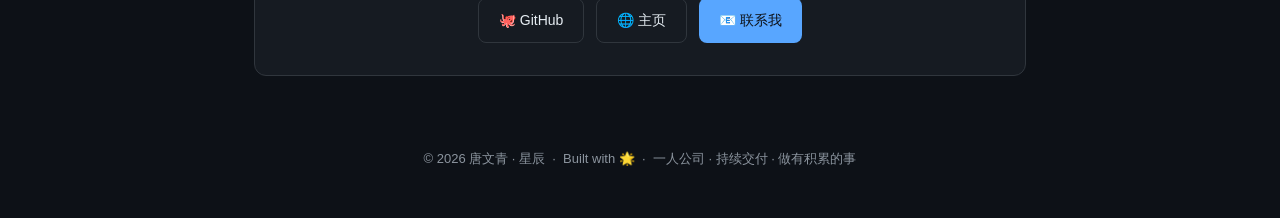
==== commit e0dcfceb: "refactor: update homepage content to match real resume (NLP→Agent/RAG career)" ====
--- a/index.html
+++ b/index.html
@@ -4,7 +4,7 @@
     <meta charset="UTF-8" />
     <meta name="viewport" content="width=device-width, initial-scale=1.0" />
     <title>星辰 · 一人AI工作室 | 唐文青</title>
-    <meta name="description" content="星辰（唐文青）— 转行AI开发者，一人公司模式接项目、做产品、写内容" />
+    <meta name="description" content="星辰（唐文青）— NLP出身，深耕AI Agent+RAG+知识工程，一人公司模式接项目、做产品、写内容" />
     <style>
         /* ===== Reset & Base ===== */
         *, *::before, *::after { box-sizing: border-box; margin: 0; padding: 0; }
@@ -310,16 +310,16 @@
 <header>
     <div class="avatar">🌟</div>
     <h1>星辰 <span class="alias">· 一人AI工作室</span></h1>
-    <p class="tagline">🚀 转行AI开发者 · 一人公司模式 · 用代码解决问题</p>
+    <p class="tagline">🚀 NLP出身 · 深耕AI Agent+RAG+知识工程 · 一人公司模式</p>
     <div class="badge-group">
         <span class="badge python">🐍 Python</span>
         <span class="badge">⚡ FastAPI</span>
-        <span class="badge spring">🍃 Spring Boot</span>
-        <span class="badge vue">💚 Vue 3</span>
-        <span class="badge">⚛️ Next.js</span>
-        <span class="badge rag">🧠 RAGFlow</span>
+        <span class="badge">🧠 LangGraph</span>
+        <span class="badge rag">📚 RAG</span>
+        <span class="badge">🔧 MCP/A2A</span>
+        <span class="badge">🏭 PyTorch</span>
         <span class="badge docker">🐳 Docker</span>
-        <span class="badge deepseek">🤖 DeepSeek</span>
+        <span class="badge">🕸️ Neo4j</span>
     </div>
 </header>
 
@@ -329,16 +329,17 @@
     <section class="about">
         <p>
             你好，我是 <strong>唐文青</strong>（你也可以叫我 <strong>星辰</strong> 🌟）。
-            29岁从零转行AI开发，目前以<strong>一人公司模式</strong>接项目、做产品、写内容。
+            NLP工程师出身，从模型微调(BERT/ERNIE LoRA)做到RAG知识库系统，
+            再到Multi-Agent协作平台(LangGraph+A2A+MCP)，一路深耕AI工程落地。
         </p>
         <p>
-            我擅长把<b>想法变成可用的产品</b>——从AI后端RAG系统、自动化流水线，
-            到完整的小程序+管理后台都有实战经验。做过的项目涵盖了知识工程、
-            智慧食堂、Agent平台等多个方向。
+            目前以<strong>一人公司模式</strong>接项目、做产品、写内容。
+            擅长把"技术想法"变成"可交付的系统"——从Agent协作平台、RAG知识库、
+            到模型微调部署，都有完整实战经验。
         </p>
         <p>
             我相信 <strong>"先完成，再完美"</strong>——代码写出来比囤着有用，
-            内容发出去比存着有价值。
+            项目交付比空谈有价值。
         </p>
         <div class="highlight">
             📍 杭州 · 全职独立开发 &nbsp;|&nbsp; 🎯 做可交付的项目，写有价值的内容
@@ -369,50 +370,64 @@
         <h2 class="section-title">📦 置顶项目</h2>
 
         <div class="project-card">
-            <h3>🧠 KnowledgeForge V3</h3>
-            <div class="meta">Python · FastAPI · Next.js · LangExtract · DeepSeek · ChromaDB · RAGFlow</div>
+            <h3>🧠 AI-Native Agent 平台</h3>
+            <div class="meta">2025.12-2026.03 · LangGraph · A2A协议 · MCP · GLM-4-9B-Chat · LoRA · Redis Streams</div>
             <p>
-                EPUB→结构化知识元→知识图谱→学习模式→内容生产，全链路知识工程平台。
-                16,000+行Python代码，从零搭建的AI知识提取引擎，支持11种知识元类型。
+                7-Agent协作系统：Supervisor Agent 调度架构，基于 LangGraph ReAct 实现工具调用链。
+                通过 A2A 协议实现 Agent 间通信（Redis Streams 做消息队列），集成 MCP Server 扩展 Agent 能力。
+                GLM-4-9B-Chat 经 3000+ 条数据 LoRA 微调，准确率从82%提升至96%。
             </p>
-            <span class="status-badge wip">🟡 迭代中 · 60%</span>
+            <span class="status-badge demo">🟢 可演示</span>
             <div class="tags">
-                <span>FastAPI</span><span>Next.js</span><span>RAGFlow</span>
-                <span>DeepSeek</span><span>知识提取</span><span>Celery</span>
+                <span>LangGraph</span><span>A2A</span><span>MCP</span>
+                <span>GLM-4</span><span>LoRA</span><span>Redis</span>
             </div>
-            <div class="links">
-                <a href="https://github.com/tangwenqing123/KnowledgeForge-V3" target="_blank">🔗 GitHub</a>
-            </div>
         </div>
 
         <div class="project-card">
-            <h3>🍱 食堂订餐小程序</h3>
-            <div class="meta">Spring Boot 3 · Vue 3 · 微信小程序 · MySQL · Redis</div>
+            <h3>📚 RAG 知识库系统</h3>
+            <div class="meta">2025.07-2025.11 · Whisper · ColPali · Milvus · Neo4j · LangChain · FastAPI</div>
             <p>
-                完整全栈项目：微信小程序端用户订餐 + Vue3管理后台运营管理 + Spring Boot REST API。
-                覆盖手机号登录、菜谱发布、订餐、订单、人员管理、菜品CRUD全流程。
-            </p>
-            <span class="status-badge demo">🟢 可演示 · 95%</span>
-            <div class="tags">
-                <span>Spring Boot</span><span>Vue 3</span><span>微信小程序</span>
-                <span>MySQL</span><span>Redis</span><span>Docker</span>
-            </div>
-            <div class="links">
-                <a href="https://github.com/tangwenqing123/longxia_tang" target="_blank">🔗 GitHub</a>
-            </div>
-        </div>
-
-        <div class="project-card">
-            <h3>⚡ 一人AI工作室工具链</h3>
-            <div class="meta">Hermes Agent · RAGFlow · Dify · DeepSeek · Cron · GitHub Actions</div>
-            <p>
-                用AI Agent驱动的自动化工作流：每日开发日志→自动内容生成→去AI味优化→待发布审核。
-                接项目交付模板 + 一站式仪表盘，一人公司的全链路基础设施。
+                365本得到听书PDF打造RAG知识库。语音部分：VAD切割200+片段→Whisper Large-v3转录→Pyannote说话人分离。
+                图文检索：ColPali 解析PDF视觉布局。混合检索：BERT-base(4分类F1=0.92, 15ms) + BM25 + Cross-Encoder重排。
+                HyDE策略：查询→LLM生成假设文档→向量检索，F1从60%提升至85%。Neo4j存储3000+实体关联，Top5命中率91%。
             </p>
             <span class="status-badge active">🟢 运行中</span>
             <div class="tags">
-                <span>Hermes</span><span>RAGFlow</span><span>Dify</span>
-                <span>自动化</span><span>一人公司</span>
+                <span>Whisper</span><span>ColPali</span><span>Milvus</span>
+                <span>Neo4j</span><span>LangChain</span><span>HyDE</span>
+            </div>
+        </div>
+
+        <div class="project-card">
+            <h3>🧩 Khoj AI 知识中枢</h3>
+            <div class="meta">2026.01-至今 · Khoj · LangGraph · Neo4j · BGE-M3 · Milvus · D3.js</div>
+            <p>
+                AI-native知识管理平台。底层：BGE-M3 Embedding + 自适应Chunking策略(72%→87%) +
+                Milvus向量库。知识层：Neo4j存储3000+实体+5000+关联关系，D3.js交互式图谱可视化。
+                输入层：多路Content Plugin(RSS 3源 + Jina Reader)自动摄入。Agent层：LangGraph编排"AI编辑"Agent，
+                实现自动摘要/分类/关联推荐。
+            </p>
+            <span class="status-badge wip">🟡 迭代中</span>
+            <div class="tags">
+                <span>Khoj</span><span>LangGraph</span><span>Neo4j</span>
+                <span>BGE-M3</span><span>Milvus</span><span>D3.js</span>
+            </div>
+        </div>
+
+        <div class="project-card">
+            <h3>🏭 NLP 情感分类系统</h3>
+            <div class="meta">2025.03-2025.06 · PyTorch · BERT · ERNIE 3.0 · LoRA · ONNX</div>
+            <p>
+                ChnSentiCorp中文情感分类。从 jieba+TF-IDF+SVM(Baseline F1=0.89) 到 PyTorch TextCNN、
+                BiLSTM+Attention，最终以 ERNIE 3.0 + PERT 达到 F1=0.95 SOTA。
+                Qwen-3-8B/DeepSeek-V3 零样本对比实验 + 8GB显存环境下 Qwen-3-0.6B LoRA 微调。
+                生产部署：FastAPI + ONNX Runtime 提供 BERT 推理服务。
+            </p>
+            <span class="status-badge active">🟢 已完成</span>
+            <div class="tags">
+                <span>PyTorch</span><span>BERT</span><span>ERNIE 3.0</span>
+                <span>LoRA</span><span>ONNX</span><span>vLLM</span>
             </div>
         </div>
     </section>
@@ -422,21 +437,21 @@
         <h2 class="section-title">💼 可以接的项目</h2>
         <div class="service-grid">
             <div class="service-card">
-                <h4>🧠 AI后端 / RAG系统</h4>
-                <p>文档知识库、智能问答、内容提取管道、RAGFlow/Dify部署调优</p>
-            </div>
-            <div class="service-card">
-                <h4>⚡ 自动化工作流</h4>
-                <p>Hermes/Cron/AI Agent驱动的自动化内容生产和发布流水线</p>
-            </div>
-            <div class="service-card">
-                <h4>🌐 全栈应用开发</h4>
-                <p>小程序 + 管理后台 + API + 数据库，从0到1完整交付</p>
-            </div>
-            <div class="service-card">
-                <h4>🐳 Docker部署运维</h4>
-                <p>服务容器化编排、RAGFlow/Dify/ Milvus等AI基础设施部署</p>
-            </div>
+                    <h4>🧠 AI Agent 系统</h4>
+                    <p>Multi-Agent协作平台、MCP Server集成、Function Call工作流、LangGraph编排</p>
+                </div>
+                <div class="service-card">
+                    <h4>📚 RAG 知识库</h4>
+                    <p>文档知识库、混合检索(BM25+向量+重排)、多模态RAG、Neo4j知识图谱</p>
+                </div>
+                <div class="service-card">
+                    <h4>🔧 模型微调与部署</h4>
+                    <p>LLM+LoRA微调、BERT/ERNIE序列任务、ONNX/vLLM生产化部署</p>
+                </div>
+                <div class="service-card">
+                    <h4>🌐 全栈开发 + 运维</h4>
+                    <p>小程序+后台+API、AI应用前后端、Milvus/Neo4j/Redis编排部署</p>
+                </div>
         </div>
     </section>
 
@@ -444,18 +459,18 @@
     <section class="skills">
         <h2 class="section-title">🔧 技术栈</h2>
         <div class="skill-grid">
+            <div class="skill-item"><span class="emoji">🧠</span>LangGraph / A2A / MCP</div>
             <div class="skill-item"><span class="emoji">🐍</span>Python / FastAPI</div>
-            <div class="skill-item"><span class="emoji">🍃</span>Spring Boot 3</div>
-            <div class="skill-item"><span class="emoji">💚</span>Vue 3 / Element Plus</div>
-            <div class="skill-item"><span class="emoji">⚛️</span>Next.js / React</div>
-            <div class="skill-item"><span class="emoji">📱</span>微信小程序</div>
-            <div class="skill-item"><span class="emoji">🧠</span>RAGFlow / Dify</div>
-            <div class="skill-item"><span class="emoji">🤖</span>LLM API / LangGraph</div>
-            <div class="skill-item"><span class="emoji">🗄️</span>MySQL / PostgreSQL</div>
-            <div class="skill-item"><span class="emoji">📦</span>Redis / Milvus / ES</div>
+            <div class="skill-item"><span class="emoji">📚</span>RAG / LangChain / Milvus</div>
+            <div class="skill-item"><span class="emoji">🕸️</span>Neo4j / 知识图谱</div>
+            <div class="skill-item"><span class="emoji">🏭</span>PyTorch / BERT / ERNIE</div>
+            <div class="skill-item"><span class="emoji">🔧</span>LoRA / QLoRA / 微调</div>
+            <div class="skill-item"><span class="emoji">🎤</span>Whisper / ColPali / 多模态</div>
+            <div class="skill-item"><span class="emoji">🗄️</span>MySQL / PostgreSQL / Redis</div>
             <div class="skill-item"><span class="emoji">🐳</span>Docker / Docker Compose</div>
-            <div class="skill-item"><span class="emoji">🔧</span>Git / GitHub Actions</div>
-            <div class="skill-item"><span class="emoji">🧰</span>Hermes Agent / Obsidian</div>
+            <div class="skill-item"><span class="emoji">🔌</span>ONNX / vLLM / 部署</div>
+            <div class="skill-item"><span class="emoji">☁️</span>Git / GitHub Actions</div>
+            <div class="skill-item"><span class="emoji">🧰</span>Hermes Agent / Dify</div>
         </div>
     </section>
 
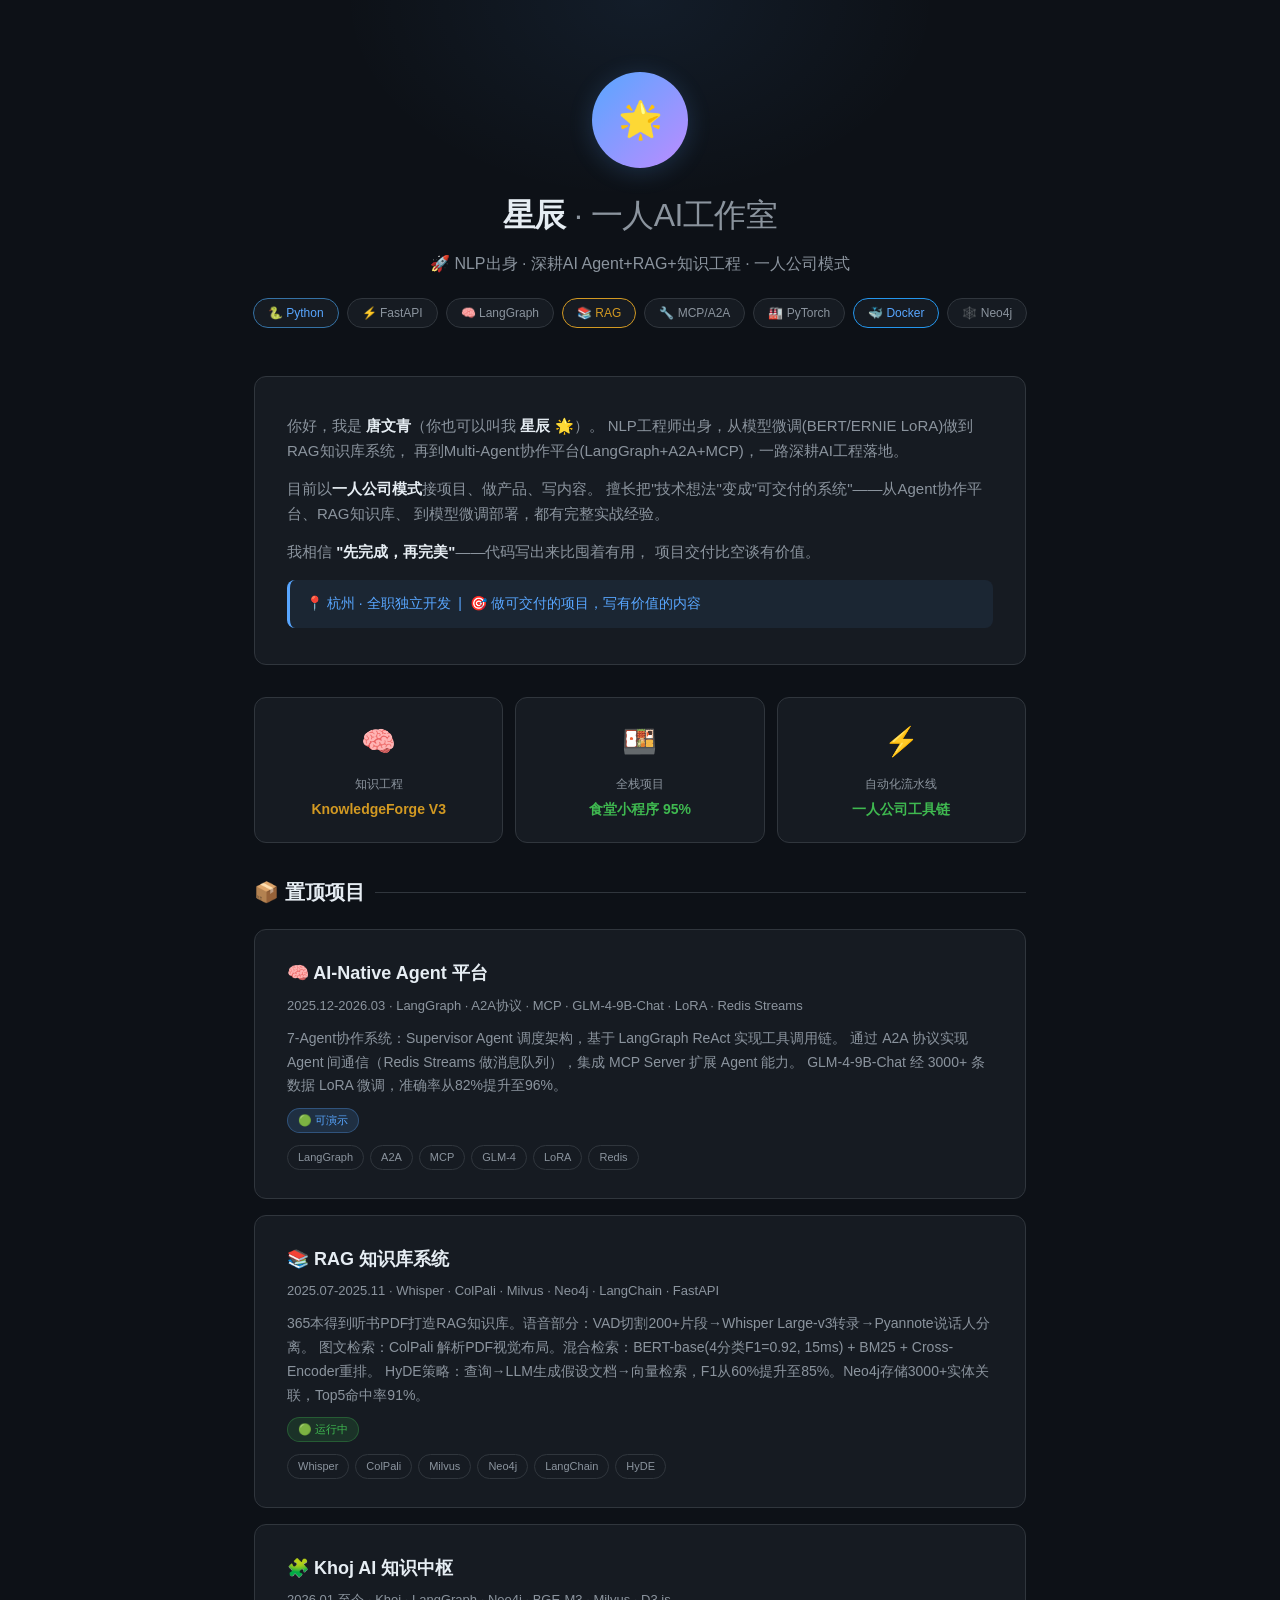
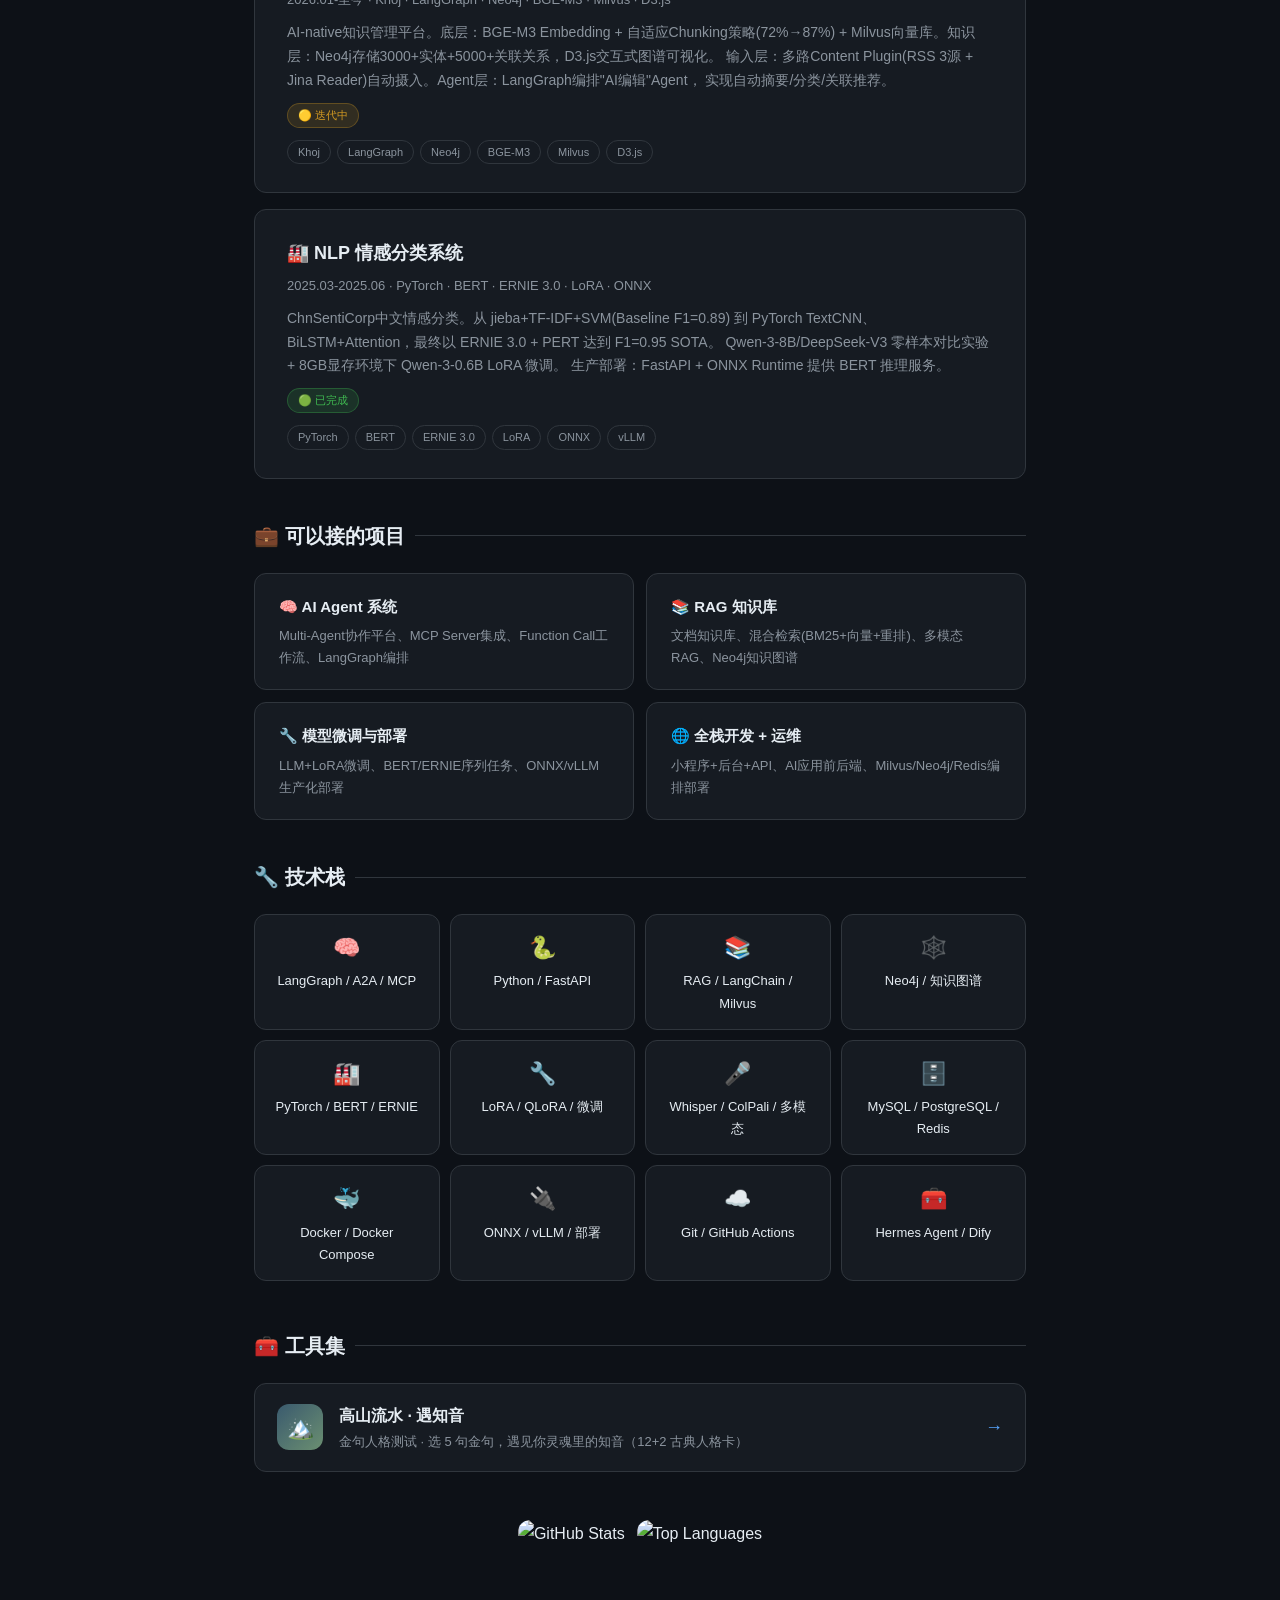
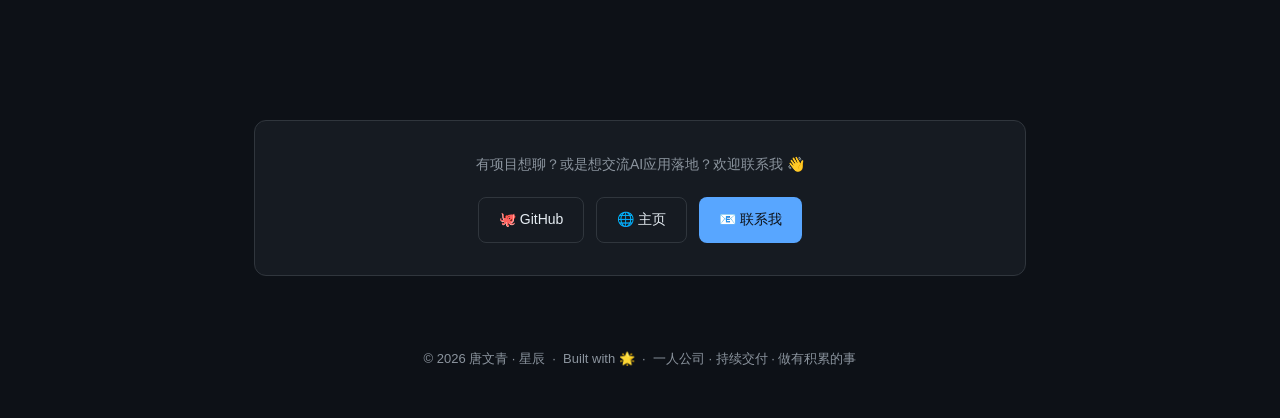
==== commit 47a70980: "feat: 工具集板块 + 高山流水·遇知音金句人格测试 v1" ====
--- a/index.html
+++ b/index.html
@@ -205,6 +205,29 @@
         }
         .project-card .links a:hover { text-decoration: underline; }
 
+        /* ===== Tools (工具集) ===== */
+        .tools { margin: 48px 0; }
+        .tools-grid { display: flex; flex-direction: column; gap: 12px; }
+        .tool-card {
+            display: flex; align-items: center; gap: 16px;
+            background: var(--surface);
+            border: 1px solid var(--border);
+            border-radius: var(--radius);
+            padding: 18px 22px;
+            text-decoration: none;
+            transition: border-color .2s, transform .2s;
+        }
+        .tool-card:hover { border-color: var(--accent); transform: translateY(-2px); }
+        .tool-card .tool-icon {
+            width: 46px; height: 46px; border-radius: 12px; flex-shrink: 0;
+            display: flex; align-items: center; justify-content: center;
+            font-size: 22px;
+            background: linear-gradient(135deg, #3a5a6e, #6b8f71);
+        }
+        .tool-card h3 { font-size: 16px; font-weight: 600; color: var(--text); }
+        .tool-card p { font-size: 13px; color: var(--text-secondary); margin-top: 2px; }
+        .tool-card .tool-go { margin-left: auto; color: var(--accent); font-size: 18px; }
+
         /* ===== Skills ===== */
         .skills { margin-bottom: 40px; }
         .skill-grid {
@@ -474,6 +497,21 @@
         </div>
     </section>
 
+    <!-- Tools (工具集) -->
+    <section class="tools">
+        <h2 class="section-title">🧰 工具集</h2>
+        <div class="tools-grid">
+            <a href="https://tangwenqing123.github.io/gaoshan-liushui/" target="_blank" rel="noopener" class="tool-card">
+                <div class="tool-icon">🏔️</div>
+                <div>
+                    <h3>高山流水 · 遇知音</h3>
+                    <p>金句人格测试 · 选 5 句金句，遇见你灵魂里的知音（12+2 古典人格卡）</p>
+                </div>
+                <span class="tool-go">→</span>
+            </a>
+        </div>
+    </section>
+
     <!-- GitHub Stats -->
     <div class="github-stats">
         <img src="https://github-readme-stats.vercel.app/api?username=tangwenqing123&show_icons=true&theme=dark&hide_border=true&bg_color=0d1117&text_color=8b949e&icon_color=58a6ff&title_color=58a6ff" height="160" alt="GitHub Stats" />
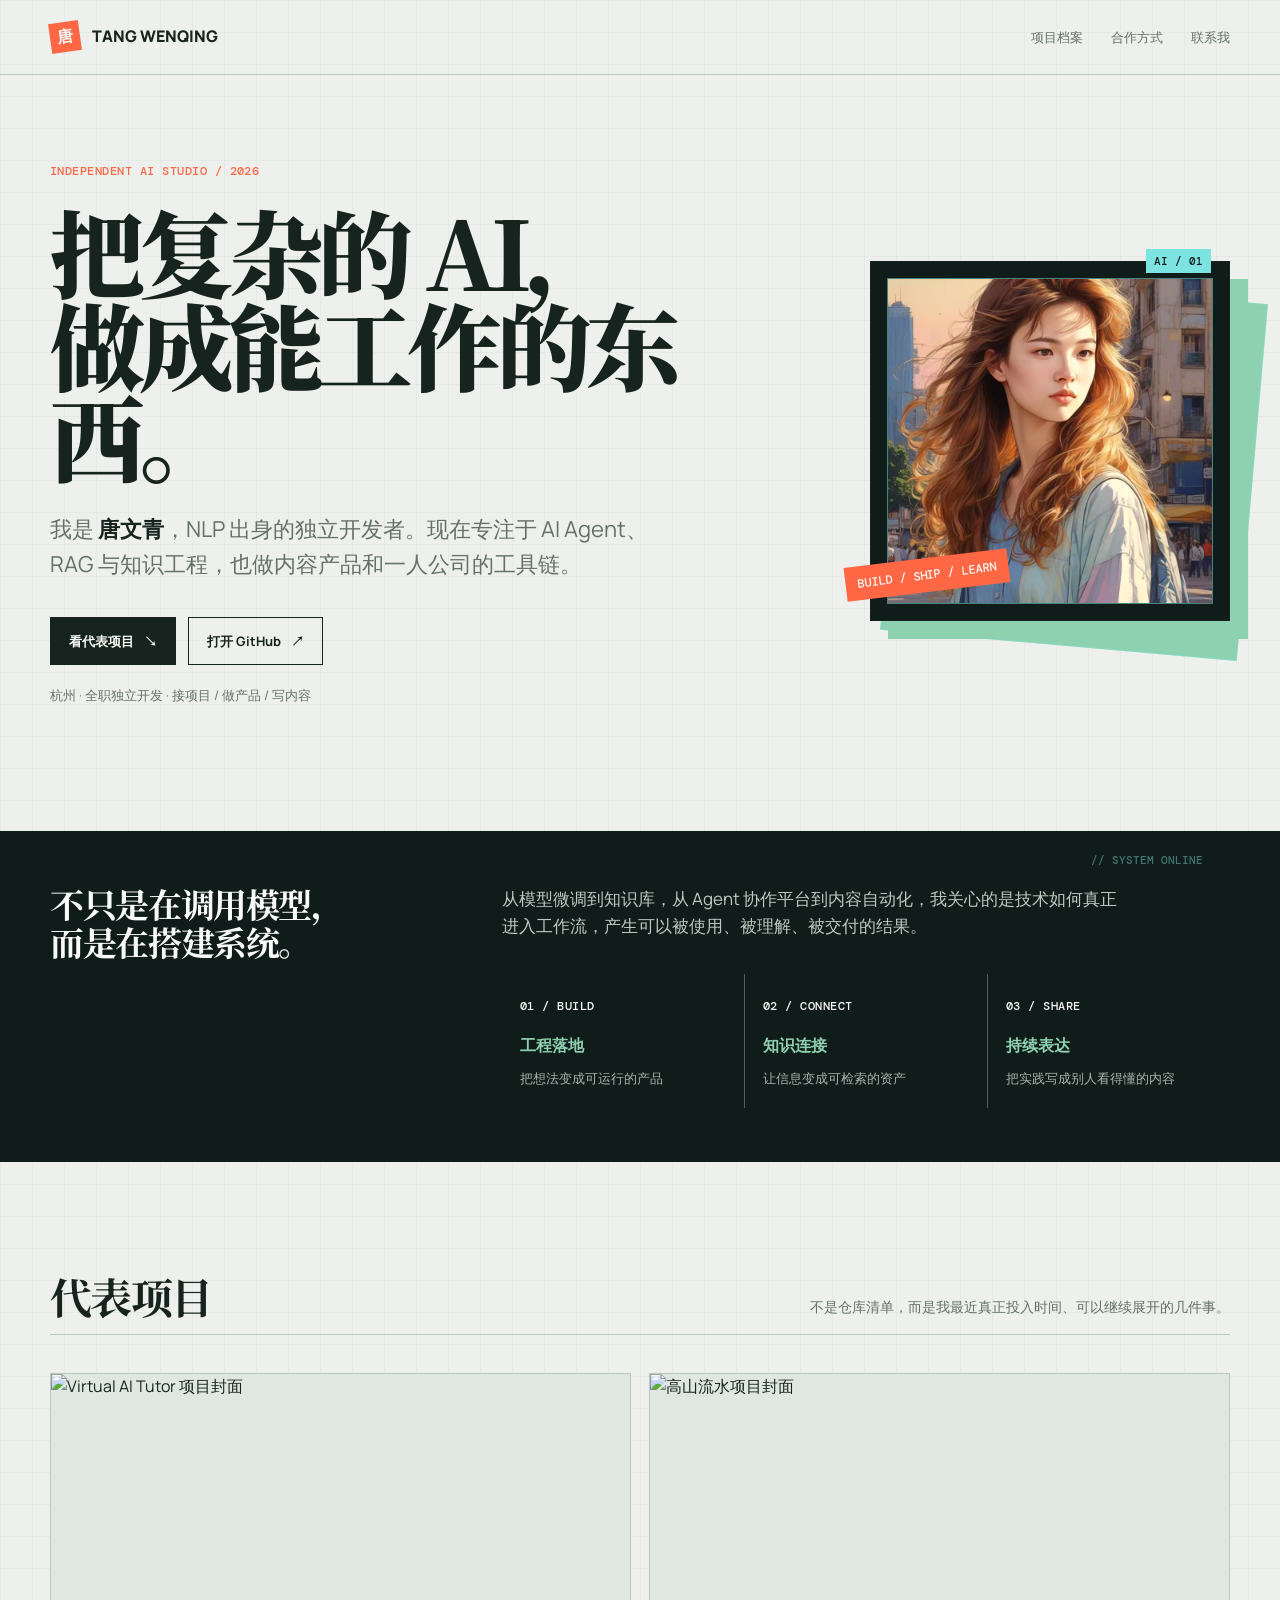
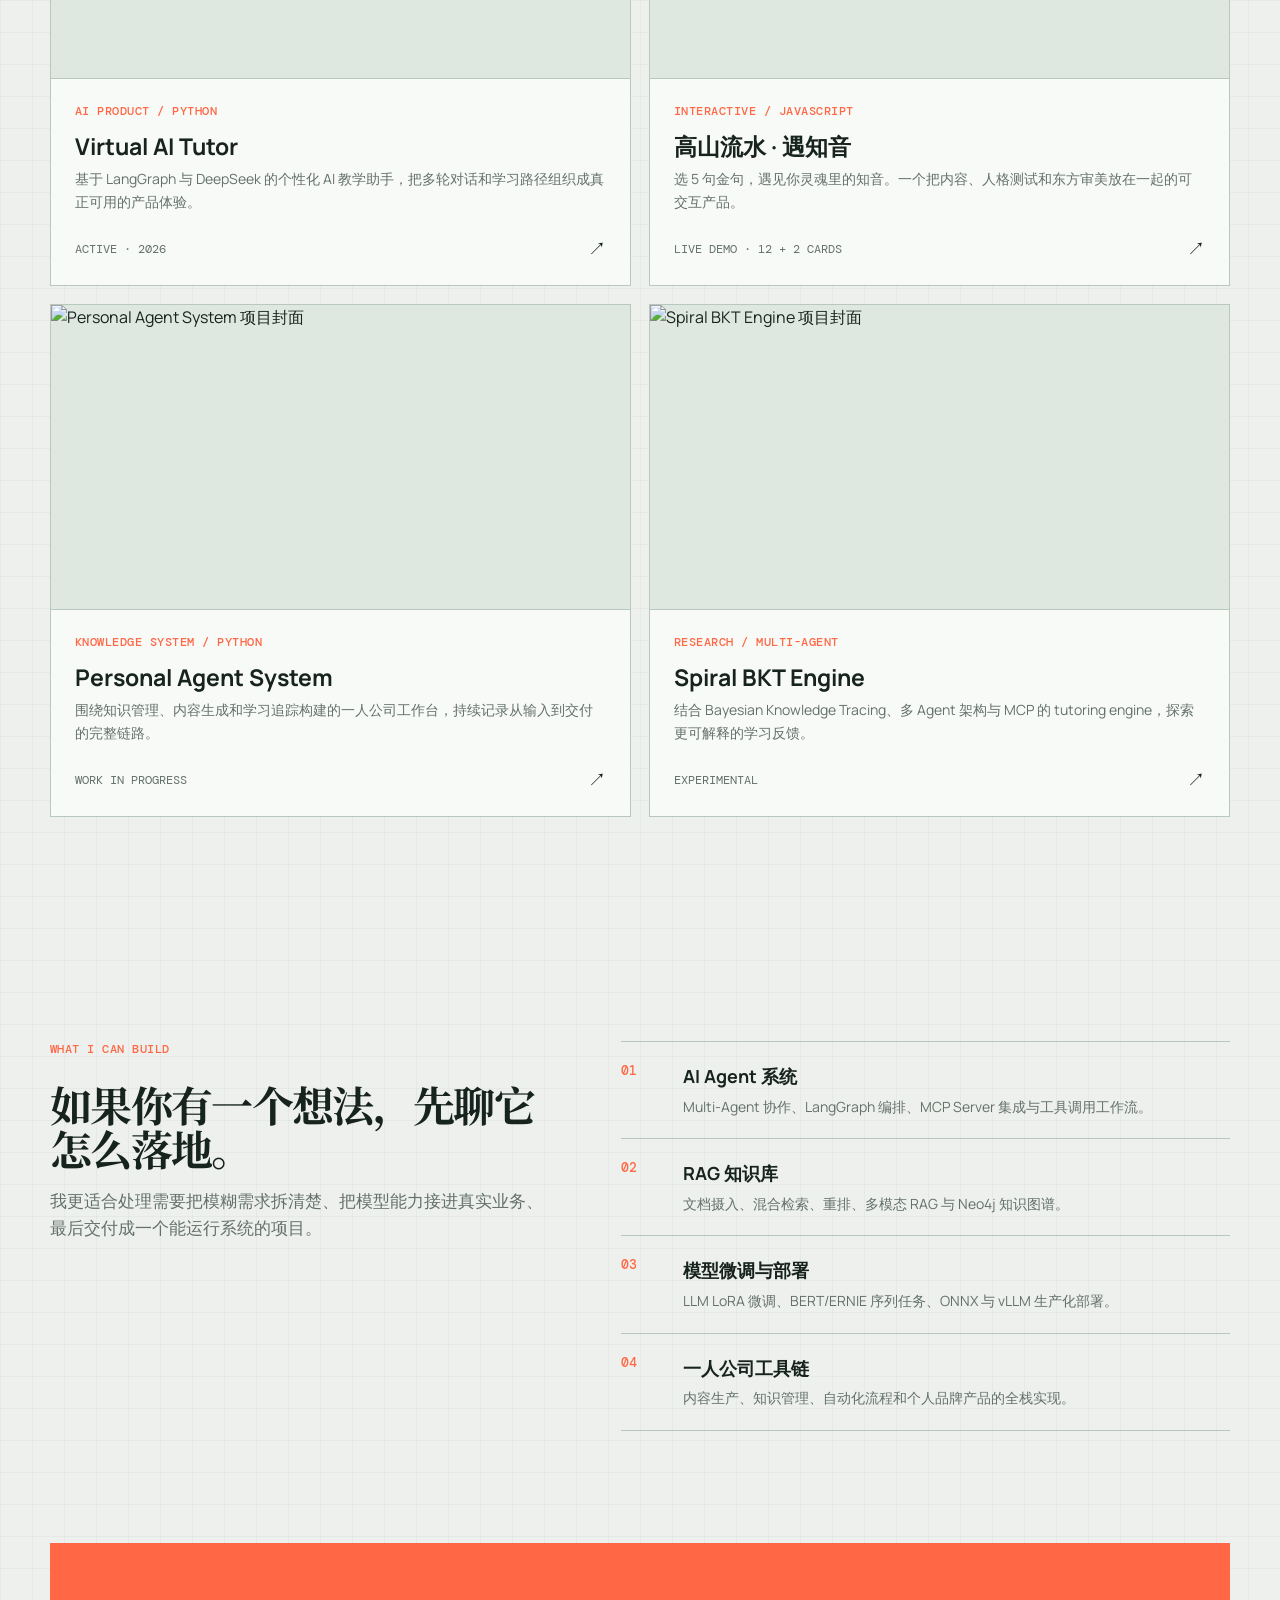
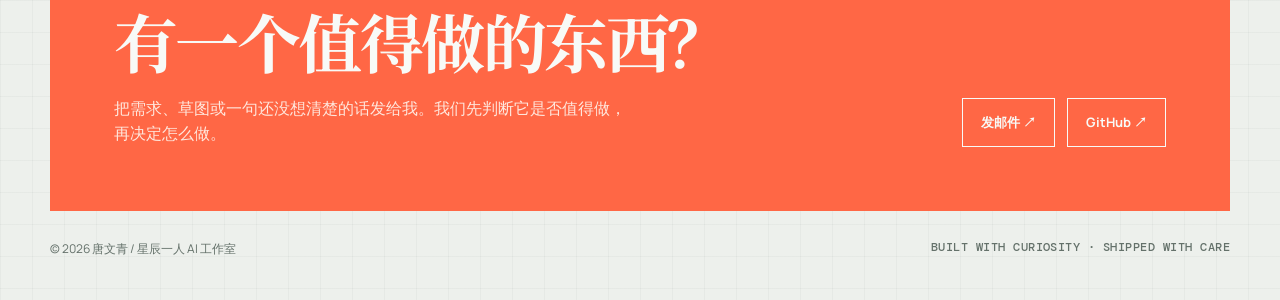
==== commit a934133a: "feat: refresh personal AI studio homepage" ====
--- a/index.html
+++ b/index.html
@@ -3,542 +3,114 @@
 <head>
     <meta charset="UTF-8" />
     <meta name="viewport" content="width=device-width, initial-scale=1.0" />
-    <title>星辰 · 一人AI工作室 | 唐文青</title>
-    <meta name="description" content="星辰（唐文青）— NLP出身，深耕AI Agent+RAG+知识工程，一人公司模式接项目、做产品、写内容" />
+    <meta name="description" content="唐文青的个人开发者工作室：AI Agent、RAG、知识工程与内容产品。" />
+    <title>唐文青 / AI 工程实践</title>
     <style>
-        /* ===== Reset & Base ===== */
-        *, *::before, *::after { box-sizing: border-box; margin: 0; padding: 0; }
-        :root {
-            --bg: #0d1117;
-            --surface: #161b22;
-            --surface-hover: #1c2333;
-            --text: #e6edf3;
-            --text-secondary: #8b949e;
-            --accent: #58a6ff;
-            --accent-green: #3fb950;
-            --accent-orange: #d29922;
-            --border: #30363d;
-            --radius: 12px;
-            --gradient: linear-gradient(135deg, #58a6ff, #bc8cff);
+        @import url('https://fonts.googleapis.com/css2?family=DM+Mono:wght@400;500&family=Manrope:wght@400;500;600;700;800&family=Noto+Serif+SC:wght@500;700;900&display=swap');
+        :root { --paper:#edf0ec; --paper-deep:#dfe7e1; --ink:#17231e; --muted:#64716a; --line:#b9c8bf; --orange:#ff6745; --green:#8ed1b0; --cyan:#7de3e0; --night:#101c1a; --white:#f8faf7; }
+        * { box-sizing:border-box; }
+        html { scroll-behavior:smooth; }
+        body { margin:0; background:var(--paper); color:var(--ink); font-family:Manrope,"PingFang SC","Microsoft YaHei",sans-serif; line-height:1.6; background-image:linear-gradient(rgba(23,35,30,.035) 1px,transparent 1px),linear-gradient(90deg,rgba(23,35,30,.035) 1px,transparent 1px); background-size:32px 32px; }
+        a { color:inherit; }
+        a:focus-visible, button:focus-visible { outline:3px solid var(--orange); outline-offset:4px; }
+        .wrap { width:min(1180px,calc(100% - 48px)); margin:0 auto; }
+        .mono { font:500 12px/1.4 "DM Mono",monospace; letter-spacing:.04em; text-transform:uppercase; }
+        .site-header { border-bottom:1px solid var(--line); padding:22px 0; }
+        .nav { display:flex; align-items:center; justify-content:space-between; gap:24px; }
+        .brand { display:flex; align-items:center; gap:12px; text-decoration:none; font-weight:800; }
+        .brand-mark { width:30px; height:30px; display:grid; place-items:center; background:var(--orange); color:var(--white); font-size:16px; transform:rotate(-8deg); }
+        .nav-links { display:flex; gap:28px; font-size:13px; color:var(--muted); }
+        .nav-links a { text-decoration:none; }
+        .nav-links a:hover { color:var(--orange); }
+        .hero { min-height:650px; display:grid; grid-template-columns:1.15fr .85fr; align-items:center; gap:72px; padding:88px 0 112px; }
+        .eyebrow { color:var(--orange); margin-bottom:24px; }
+        h1 { max-width:760px; margin:0; font:900 clamp(48px,7.4vw,104px)/.98 "Noto Serif SC",serif; letter-spacing:-.06em; }
+        .hero-copy { max-width:600px; margin:30px 0 34px; font-size:clamp(17px,2vw,22px); color:var(--muted); }
+        .hero-copy strong { color:var(--ink); font-weight:700; }
+        .actions { display:flex; flex-wrap:wrap; gap:12px; }
+        .button { display:inline-flex; align-items:center; gap:10px; padding:13px 18px; border:1px solid var(--ink); text-decoration:none; font-weight:700; font-size:13px; transition:transform .2s ease,background .2s ease; }
+        .button:hover { transform:translateY(-3px); }
+        .button.primary { background:var(--ink); color:var(--white); }
+        .button.primary:hover { background:var(--orange); border-color:var(--orange); }
+        .button.light { background:transparent; }
+        .portrait { position:relative; justify-self:end; width:min(100%,360px); padding:16px; background:var(--night); border:1px solid var(--ink); box-shadow:18px 18px 0 var(--green); }
+        .portrait::before { content:""; position:absolute; inset:16px; border:1px solid rgba(125,227,224,.36); pointer-events:none; background:repeating-linear-gradient(0deg,transparent 0 7px,rgba(125,227,224,.06) 8px); }
+        .portrait::after { content:"AI / 01"; position:absolute; top:-13px; right:18px; padding:5px 8px; color:var(--night); background:var(--cyan); font:500 11px "DM Mono",monospace; }
+        .portrait::before { content:""; position:absolute; z-index:-1; inset:26px -24px -26px 24px; background:var(--green); transform:rotate(5deg); }
+        .portrait img { display:block; width:100%; aspect-ratio:1/1; object-fit:cover; filter:grayscale(.2) saturate(1.15) contrast(1.08); border:1px solid rgba(125,227,224,.5); }
+        .portrait-label { position:absolute; left:-26px; bottom:28px; padding:9px 12px; background:var(--orange); color:var(--white); font:500 12px "DM Mono",monospace; transform:rotate(-7deg); }
+        .orbit-note { margin-top:20px; color:var(--muted); font-size:13px; }
+        .band { background:var(--night); color:var(--white); margin:0 calc(50% - 50vw); padding:54px max(24px,calc((100vw - 1180px)/2)); position:relative; overflow:hidden; }
+        .band::after { content:"// SYSTEM ONLINE"; position:absolute; right:6vw; top:22px; color:rgba(125,227,224,.45); font:500 11px "DM Mono",monospace; }
+        .band-inner { display:grid; grid-template-columns:.7fr 1.3fr; gap:60px; align-items:start; }
+        .band h2 { margin:0; font:700 34px/1.12 "Noto Serif SC",serif; }
+        .band p { max-width:620px; margin:0; color:#bec8c0; font-size:17px; }
+        .signal-list { display:grid; grid-template-columns:repeat(3,1fr); gap:1px; margin-top:34px; background:#506057; }
+        .signal { background:var(--night); padding:18px; min-height:118px; }
+        .signal b { display:block; margin:16px 0 6px; color:var(--green); }
+        .signal small { color:#a8b4ab; }
+        section.content-section { padding:112px 0; }
+        .section-head { display:flex; justify-content:space-between; align-items:end; gap:24px; margin-bottom:38px; border-bottom:1px solid var(--line); padding-bottom:16px; }
+        h2 { margin:0; font:700 42px/1.05 "Noto Serif SC",serif; letter-spacing:-.04em; }
+        .section-head p { margin:0; max-width:430px; color:var(--muted); font-size:14px; }
+        .project-grid { display:grid; grid-template-columns:repeat(2,1fr); gap:18px; }
+        .project { display:flex; flex-direction:column; min-height:470px; border:1px solid var(--line); background:var(--white); text-decoration:none; transition:transform .25s ease,box-shadow .25s ease; }
+        .project:hover { transform:translateY(-6px); box-shadow:10px 10px 0 var(--cyan); }
+        .project-cover { width:100%; aspect-ratio:1.9/1; object-fit:cover; background:var(--paper-deep); border-bottom:1px solid var(--line); }
+        .project-body { display:flex; flex-direction:column; flex:1; padding:24px; }
+        .project-kicker { color:var(--orange); }
+        .project h3 { margin:13px 0 9px; font-size:23px; line-height:1.15; }
+        .project p { margin:0; color:var(--muted); font-size:14px; }
+        .project-foot { display:flex; justify-content:space-between; align-items:center; gap:14px; margin-top:auto; padding-top:24px; color:var(--muted); font:12px "DM Mono",monospace; }
+        .project-foot span:last-child { color:var(--ink); font-size:18px; }
+        .service-layout { display:grid; grid-template-columns:.9fr 1.1fr; gap:72px; }
+        .service-intro { color:var(--muted); font-size:17px; }
+        .service-list { border-top:1px solid var(--line); }
+        .service-item { display:grid; grid-template-columns:44px 1fr; gap:18px; padding:20px 0; border-bottom:1px solid var(--line); }
+        .service-item .num { color:var(--orange); font:500 13px "DM Mono",monospace; }
+        .service-item h3 { margin:0 0 5px; font-size:18px; }
+        .service-item p { margin:0; color:var(--muted); font-size:14px; }
+        .contact { background:var(--orange); color:var(--white); padding:64px; display:grid; grid-template-columns:1fr auto; align-items:end; gap:32px; }
+        .contact h2 { max-width:650px; font-size:clamp(36px,5vw,68px); }
+        .contact p { max-width:520px; margin:22px 0 0; color:#ffe7dd; }
+        .contact .button { border-color:var(--white); color:var(--white); }
+        .contact .button:hover { background:var(--white); color:var(--orange); }
+        footer { display:flex; justify-content:space-between; gap:20px; padding:28px 0 42px; color:var(--muted); font-size:12px; }
+        @media (max-width:760px) {
+            .wrap { width:min(100% - 32px,1180px); }
+            .nav-links { display:none; }
+            .hero,.band-inner,.service-layout,.contact { grid-template-columns:1fr; }
+            .hero { gap:50px; padding:65px 0 80px; }
+            .portrait { justify-self:start; width:min(74vw,300px); margin-left:24px; }
+            .band { padding:42px 16px; }
+            .signal-list,.project-grid { grid-template-columns:1fr; }
+            section.content-section { padding:76px 0; }
+            .section-head { display:block; }
+            .section-head p { margin-top:16px; }
+            .contact { padding:34px 24px; }
+            footer { display:block; }
+            footer span { display:block; margin-top:8px; }
         }
-        html { scroll-behavior: smooth; }
-        body {
-            font-family: -apple-system, BlinkMacSystemFont, "Segoe UI", "PingFang SC", "Noto Sans SC", sans-serif;
-            background: var(--bg);
-            color: var(--text);
-            line-height: 1.7;
-        }
-
-        /* ===== Layout ===== */
-        .container { max-width: 820px; margin: 0 auto; padding: 0 24px; }
-
-        /* ===== Header ===== */
-        header {
-            padding: 72px 0 48px;
-            text-align: center;
-            position: relative;
-            overflow: hidden;
-        }
-        header::before {
-            content: '';
-            position: absolute;
-            top: -200px;
-            left: 50%;
-            transform: translateX(-50%);
-            width: 600px;
-            height: 400px;
-            background: radial-gradient(ellipse, rgba(88,166,255,0.08) 0%, transparent 70%);
-            pointer-events: none;
-        }
-        .avatar {
-            width: 96px; height: 96px;
-            border-radius: 50%;
-            background: var(--gradient);
-            display: flex; align-items: center; justify-content: center;
-            margin: 0 auto 20px;
-            font-size: 36px;
-            color: #fff;
-            box-shadow: 0 4px 24px rgba(88,166,255,0.2);
-            position: relative;
-        }
-        header h1 {
-            font-size: 32px; font-weight: 700;
-            letter-spacing: -0.5px;
-        }
-        header h1 .alias { color: var(--text-secondary); font-weight: 400; }
-        header .tagline {
-            margin-top: 8px;
-            font-size: 16px;
-            color: var(--text-secondary);
-        }
-        header .badge-group {
-            margin-top: 20px;
-            display: flex; gap: 8px; justify-content: center; flex-wrap: wrap;
-        }
-        .badge {
-            display: inline-block;
-            padding: 4px 14px;
-            border-radius: 999px;
-            font-size: 12px;
-            font-weight: 500;
-            border: 1px solid var(--border);
-            color: var(--text-secondary);
-            background: var(--surface);
-        }
-        .badge.python { border-color: #3572A5; color: #58a6ff; }
-        .badge.spring { border-color: #6DB33F; color: #7ee787; }
-        .badge.vue { border-color: #4FC08D; color: #7ee787; }
-        .badge.rag { border-color: #d29922; color: #d29922; }
-        .badge.docker { border-color: #2496ED; color: #58a6ff; }
-        .badge.deepseek { border-color: #bc8cff; color: #bc8cff; }
-
-        /* ===== Section Title ===== */
-        .section-title {
-            font-size: 20px;
-            font-weight: 600;
-            margin-bottom: 20px;
-            display: flex; align-items: center; gap: 10px;
-        }
-        .section-title::after {
-            content: '';
-            flex: 1; height: 1px;
-            background: var(--border);
-        }
-
-        /* ===== About ===== */
-        .about {
-            background: var(--surface);
-            border: 1px solid var(--border);
-            border-radius: var(--radius);
-            padding: 36px 32px;
-            margin-bottom: 32px;
-        }
-        .about p { font-size: 15px; margin-bottom: 12px; color: var(--text-secondary); }
-        .about strong { color: var(--text); }
-        .about .highlight {
-            background: rgba(88,166,255,0.08);
-            padding: 12px 16px;
-            border-radius: 8px;
-            font-size: 14px;
-            color: var(--accent);
-            border-left: 3px solid var(--accent);
-            margin-top: 16px;
-        }
-
-        /* ===== Status Row ===== */
-        .status-row {
-            display: grid;
-            grid-template-columns: repeat(3, 1fr);
-            gap: 12px;
-            margin-bottom: 32px;
-        }
-        .status-card {
-            background: var(--surface);
-            border: 1px solid var(--border);
-            border-radius: var(--radius);
-            padding: 20px;
-            text-align: center;
-            transition: border-color .2s;
-        }
-        .status-card:hover { border-color: var(--accent); }
-        .status-card .emoji { font-size: 28px; margin-bottom: 8px; display: block; }
-        .status-card .label { font-size: 12px; color: var(--text-secondary); }
-        .status-card .value { font-size: 14px; font-weight: 600; margin-top: 4px; }
-        .status-card .value.green { color: var(--accent-green); }
-        .status-card .value.yellow { color: var(--accent-orange); }
-
-        /* ===== Projects ===== */
-        .projects { margin-bottom: 40px; }
-        .project-card {
-            background: var(--surface);
-            border: 1px solid var(--border);
-            border-radius: var(--radius);
-            padding: 28px 32px;
-            margin-bottom: 16px;
-            transition: border-color .2s;
-        }
-        .project-card:hover { border-color: var(--accent); }
-        .project-card h3 {
-            font-size: 18px;
-            font-weight: 600;
-            margin-bottom: 6px;
-        }
-        .project-card .meta {
-            font-size: 13px;
-            color: var(--text-secondary);
-            margin-bottom: 10px;
-        }
-        .project-card p {
-            font-size: 14px;
-            color: var(--text-secondary);
-        }
-        .project-card .status-badge {
-            display: inline-block;
-            padding: 2px 10px;
-            border-radius: 999px;
-            font-size: 11px;
-            font-weight: 500;
-            margin-top: 10px;
-        }
-        .status-badge.active { background: rgba(63,185,80,0.15); color: var(--accent-green); border: 1px solid rgba(63,185,80,0.3); }
-        .status-badge.wip { background: rgba(210,153,34,0.15); color: var(--accent-orange); border: 1px solid rgba(210,153,34,0.3); }
-        .status-badge.demo { background: rgba(88,166,255,0.15); color: var(--accent); border: 1px solid rgba(88,166,255,0.3); }
-        .tags {
-            display: flex; gap: 6px; flex-wrap: wrap;
-            margin-top: 12px;
-        }
-        .tags span {
-            padding: 2px 10px;
-            border-radius: 999px;
-            font-size: 11px;
-            border: 1px solid var(--border);
-            color: var(--text-secondary);
-        }
-        .project-card .links {
-            margin-top: 12px;
-            display: flex; gap: 12px;
-        }
-        .project-card .links a {
-            font-size: 13px;
-            color: var(--accent);
-            text-decoration: none;
-        }
-        .project-card .links a:hover { text-decoration: underline; }
-
-        /* ===== Tools (工具集) ===== */
-        .tools { margin: 48px 0; }
-        .tools-grid { display: flex; flex-direction: column; gap: 12px; }
-        .tool-card {
-            display: flex; align-items: center; gap: 16px;
-            background: var(--surface);
-            border: 1px solid var(--border);
-            border-radius: var(--radius);
-            padding: 18px 22px;
-            text-decoration: none;
-            transition: border-color .2s, transform .2s;
-        }
-        .tool-card:hover { border-color: var(--accent); transform: translateY(-2px); }
-        .tool-card .tool-icon {
-            width: 46px; height: 46px; border-radius: 12px; flex-shrink: 0;
-            display: flex; align-items: center; justify-content: center;
-            font-size: 22px;
-            background: linear-gradient(135deg, #3a5a6e, #6b8f71);
-        }
-        .tool-card h3 { font-size: 16px; font-weight: 600; color: var(--text); }
-        .tool-card p { font-size: 13px; color: var(--text-secondary); margin-top: 2px; }
-        .tool-card .tool-go { margin-left: auto; color: var(--accent); font-size: 18px; }
-
-        /* ===== Skills ===== */
-        .skills { margin-bottom: 40px; }
-        .skill-grid {
-            display: grid;
-            grid-template-columns: repeat(auto-fill, minmax(180px, 1fr));
-            gap: 10px;
-        }
-        .skill-item {
-            background: var(--surface);
-            border: 1px solid var(--border);
-            border-radius: var(--radius);
-            padding: 14px 18px;
-            text-align: center;
-            font-size: 13px;
-            font-weight: 500;
-            transition: border-color .2s;
-        }
-        .skill-item:hover { border-color: var(--accent); }
-        .skill-item .emoji { display: block; font-size: 22px; margin-bottom: 4px; }
-
-        /* ===== Services ===== */
-        .services { margin-bottom: 40px; }
-        .service-grid {
-            display: grid;
-            grid-template-columns: repeat(2, 1fr);
-            gap: 12px;
-        }
-        .service-card {
-            background: var(--surface);
-            border: 1px solid var(--border);
-            border-radius: var(--radius);
-            padding: 20px 24px;
-            transition: border-color .2s;
-        }
-        .service-card:hover { border-color: var(--accent); }
-        .service-card h4 { font-size: 15px; font-weight: 600; margin-bottom: 6px; }
-        .service-card p { font-size: 13px; color: var(--text-secondary); }
-
-        /* ===== Contact ===== */
-        .contact {
-            background: var(--surface);
-            border: 1px solid var(--border);
-            border-radius: var(--radius);
-            padding: 32px;
-            text-align: center;
-            margin-bottom: 48px;
-        }
-        .contact p { color: var(--text-secondary); font-size: 14px; margin-bottom: 20px; }
-        .contact-links {
-            display: flex; gap: 12px; justify-content: center; flex-wrap: wrap;
-        }
-        .contact-links a {
-            display: inline-flex; align-items: center; gap: 6px;
-            padding: 10px 20px;
-            border-radius: 8px;
-            font-size: 14px;
-            font-weight: 500;
-            text-decoration: none;
-            transition: all .2s;
-        }
-        .contact-links .primary {
-            background: var(--accent);
-            color: #0d1117;
-        }
-        .contact-links .primary:hover { background: #79c0ff; }
-        .contact-links .secondary {
-            border: 1px solid var(--border);
-            color: var(--text);
-        }
-        .contact-links .secondary:hover { background: var(--surface-hover); }
-
-        /* ===== GitHub Stats ===== */
-        .github-stats {
-            display: flex;
-            gap: 12px;
-            justify-content: center;
-            margin-bottom: 40px;
-            flex-wrap: wrap;
-        }
-        .github-stats img { border-radius: var(--radius); max-width: 100%; }
-
-        /* ===== Footer ===== */
-        footer {
-            text-align: center;
-            padding: 24px 0 48px;
-            font-size: 13px;
-            color: var(--text-secondary);
-        }
-
-        /* ===== Responsive ===== */
-        @media (max-width: 600px) {
-            header { padding: 48px 0 32px; }
-            header h1 { font-size: 26px; }
-            .about, .project-card, .contact { padding: 24px 20px; }
-            .skill-grid { grid-template-columns: repeat(2, 1fr); }
-            .service-grid { grid-template-columns: 1fr; }
-            .status-row { grid-template-columns: 1fr; }
+        @media (prefers-reduced-motion:reduce) {
+            html { scroll-behavior:auto; }
+            *,*::before,*::after { transition-duration:.01ms !important; animation-duration:.01ms !important; }
         }
     </style>
 </head>
 <body>
-
-<header>
-    <div class="avatar">🌟</div>
-    <h1>星辰 <span class="alias">· 一人AI工作室</span></h1>
-    <p class="tagline">🚀 NLP出身 · 深耕AI Agent+RAG+知识工程 · 一人公司模式</p>
-    <div class="badge-group">
-        <span class="badge python">🐍 Python</span>
-        <span class="badge">⚡ FastAPI</span>
-        <span class="badge">🧠 LangGraph</span>
-        <span class="badge rag">📚 RAG</span>
-        <span class="badge">🔧 MCP/A2A</span>
-        <span class="badge">🏭 PyTorch</span>
-        <span class="badge docker">🐳 Docker</span>
-        <span class="badge">🕸️ Neo4j</span>
-    </div>
-</header>
-
-<main class="container">
-
-    <!-- About -->
-    <section class="about">
-        <p>
-            你好，我是 <strong>唐文青</strong>（你也可以叫我 <strong>星辰</strong> 🌟）。
-            NLP工程师出身，从模型微调(BERT/ERNIE LoRA)做到RAG知识库系统，
-            再到Multi-Agent协作平台(LangGraph+A2A+MCP)，一路深耕AI工程落地。
-        </p>
-        <p>
-            目前以<strong>一人公司模式</strong>接项目、做产品、写内容。
-            擅长把"技术想法"变成"可交付的系统"——从Agent协作平台、RAG知识库、
-            到模型微调部署，都有完整实战经验。
-        </p>
-        <p>
-            我相信 <strong>"先完成，再完美"</strong>——代码写出来比囤着有用，
-            项目交付比空谈有价值。
-        </p>
-        <div class="highlight">
-            📍 杭州 · 全职独立开发 &nbsp;|&nbsp; 🎯 做可交付的项目，写有价值的内容
-        </div>
-    </section>
-
-    <!-- Status Row -->
-    <div class="status-row">
-        <div class="status-card">
-            <span class="emoji">🧠</span>
-            <div class="label">知识工程</div>
-            <div class="value yellow">KnowledgeForge V3</div>
-        </div>
-        <div class="status-card">
-            <span class="emoji">🍱</span>
-            <div class="label">全栈项目</div>
-            <div class="value green">食堂小程序 95%</div>
-        </div>
-        <div class="status-card">
-            <span class="emoji">⚡</span>
-            <div class="label">自动化流水线</div>
-            <div class="value green">一人公司工具链</div>
-        </div>
-    </div>
-
-    <!-- Projects -->
-    <section class="projects">
-        <h2 class="section-title">📦 置顶项目</h2>
-
-        <div class="project-card">
-            <h3>🧠 AI-Native Agent 平台</h3>
-            <div class="meta">2025.12-2026.03 · LangGraph · A2A协议 · MCP · GLM-4-9B-Chat · LoRA · Redis Streams</div>
-            <p>
-                7-Agent协作系统：Supervisor Agent 调度架构，基于 LangGraph ReAct 实现工具调用链。
-                通过 A2A 协议实现 Agent 间通信（Redis Streams 做消息队列），集成 MCP Server 扩展 Agent 能力。
-                GLM-4-9B-Chat 经 3000+ 条数据 LoRA 微调，准确率从82%提升至96%。
-            </p>
-            <span class="status-badge demo">🟢 可演示</span>
-            <div class="tags">
-                <span>LangGraph</span><span>A2A</span><span>MCP</span>
-                <span>GLM-4</span><span>LoRA</span><span>Redis</span>
-            </div>
-        </div>
-
-        <div class="project-card">
-            <h3>📚 RAG 知识库系统</h3>
-            <div class="meta">2025.07-2025.11 · Whisper · ColPali · Milvus · Neo4j · LangChain · FastAPI</div>
-            <p>
-                365本得到听书PDF打造RAG知识库。语音部分：VAD切割200+片段→Whisper Large-v3转录→Pyannote说话人分离。
-                图文检索：ColPali 解析PDF视觉布局。混合检索：BERT-base(4分类F1=0.92, 15ms) + BM25 + Cross-Encoder重排。
-                HyDE策略：查询→LLM生成假设文档→向量检索，F1从60%提升至85%。Neo4j存储3000+实体关联，Top5命中率91%。
-            </p>
-            <span class="status-badge active">🟢 运行中</span>
-            <div class="tags">
-                <span>Whisper</span><span>ColPali</span><span>Milvus</span>
-                <span>Neo4j</span><span>LangChain</span><span>HyDE</span>
-            </div>
-        </div>
-
-        <div class="project-card">
-            <h3>🧩 Khoj AI 知识中枢</h3>
-            <div class="meta">2026.01-至今 · Khoj · LangGraph · Neo4j · BGE-M3 · Milvus · D3.js</div>
-            <p>
-                AI-native知识管理平台。底层：BGE-M3 Embedding + 自适应Chunking策略(72%→87%) +
-                Milvus向量库。知识层：Neo4j存储3000+实体+5000+关联关系，D3.js交互式图谱可视化。
-                输入层：多路Content Plugin(RSS 3源 + Jina Reader)自动摄入。Agent层：LangGraph编排"AI编辑"Agent，
-                实现自动摘要/分类/关联推荐。
-            </p>
-            <span class="status-badge wip">🟡 迭代中</span>
-            <div class="tags">
-                <span>Khoj</span><span>LangGraph</span><span>Neo4j</span>
-                <span>BGE-M3</span><span>Milvus</span><span>D3.js</span>
-            </div>
-        </div>
-
-        <div class="project-card">
-            <h3>🏭 NLP 情感分类系统</h3>
-            <div class="meta">2025.03-2025.06 · PyTorch · BERT · ERNIE 3.0 · LoRA · ONNX</div>
-            <p>
-                ChnSentiCorp中文情感分类。从 jieba+TF-IDF+SVM(Baseline F1=0.89) 到 PyTorch TextCNN、
-                BiLSTM+Attention，最终以 ERNIE 3.0 + PERT 达到 F1=0.95 SOTA。
-                Qwen-3-8B/DeepSeek-V3 零样本对比实验 + 8GB显存环境下 Qwen-3-0.6B LoRA 微调。
-                生产部署：FastAPI + ONNX Runtime 提供 BERT 推理服务。
-            </p>
-            <span class="status-badge active">🟢 已完成</span>
-            <div class="tags">
-                <span>PyTorch</span><span>BERT</span><span>ERNIE 3.0</span>
-                <span>LoRA</span><span>ONNX</span><span>vLLM</span>
-            </div>
-        </div>
-    </section>
-
-    <!-- Services -->
-    <section class="services">
-        <h2 class="section-title">💼 可以接的项目</h2>
-        <div class="service-grid">
-            <div class="service-card">
-                    <h4>🧠 AI Agent 系统</h4>
-                    <p>Multi-Agent协作平台、MCP Server集成、Function Call工作流、LangGraph编排</p>
-                </div>
-                <div class="service-card">
-                    <h4>📚 RAG 知识库</h4>
-                    <p>文档知识库、混合检索(BM25+向量+重排)、多模态RAG、Neo4j知识图谱</p>
-                </div>
-                <div class="service-card">
-                    <h4>🔧 模型微调与部署</h4>
-                    <p>LLM+LoRA微调、BERT/ERNIE序列任务、ONNX/vLLM生产化部署</p>
-                </div>
-                <div class="service-card">
-                    <h4>🌐 全栈开发 + 运维</h4>
-                    <p>小程序+后台+API、AI应用前后端、Milvus/Neo4j/Redis编排部署</p>
-                </div>
-        </div>
-    </section>
-
-    <!-- Skills -->
-    <section class="skills">
-        <h2 class="section-title">🔧 技术栈</h2>
-        <div class="skill-grid">
-            <div class="skill-item"><span class="emoji">🧠</span>LangGraph / A2A / MCP</div>
-            <div class="skill-item"><span class="emoji">🐍</span>Python / FastAPI</div>
-            <div class="skill-item"><span class="emoji">📚</span>RAG / LangChain / Milvus</div>
-            <div class="skill-item"><span class="emoji">🕸️</span>Neo4j / 知识图谱</div>
-            <div class="skill-item"><span class="emoji">🏭</span>PyTorch / BERT / ERNIE</div>
-            <div class="skill-item"><span class="emoji">🔧</span>LoRA / QLoRA / 微调</div>
-            <div class="skill-item"><span class="emoji">🎤</span>Whisper / ColPali / 多模态</div>
-            <div class="skill-item"><span class="emoji">🗄️</span>MySQL / PostgreSQL / Redis</div>
-            <div class="skill-item"><span class="emoji">🐳</span>Docker / Docker Compose</div>
-            <div class="skill-item"><span class="emoji">🔌</span>ONNX / vLLM / 部署</div>
-            <div class="skill-item"><span class="emoji">☁️</span>Git / GitHub Actions</div>
-            <div class="skill-item"><span class="emoji">🧰</span>Hermes Agent / Dify</div>
-        </div>
-    </section>
-
-    <!-- Tools (工具集) -->
-    <section class="tools">
-        <h2 class="section-title">🧰 工具集</h2>
-        <div class="tools-grid">
-            <a href="https://tangwenqing123.github.io/gaoshan-liushui/" target="_blank" rel="noopener" class="tool-card">
-                <div class="tool-icon">🏔️</div>
-                <div>
-                    <h3>高山流水 · 遇知音</h3>
-                    <p>金句人格测试 · 选 5 句金句，遇见你灵魂里的知音（12+2 古典人格卡）</p>
-                </div>
-                <span class="tool-go">→</span>
-            </a>
-        </div>
-    </section>
-
-    <!-- GitHub Stats -->
-    <div class="github-stats">
-        <img src="https://github-readme-stats.vercel.app/api?username=tangwenqing123&show_icons=true&theme=dark&hide_border=true&bg_color=0d1117&text_color=8b949e&icon_color=58a6ff&title_color=58a6ff" height="160" alt="GitHub Stats" />
-        <img src="https://github-readme-stats.vercel.app/api/top-langs/?username=tangwenqing123&layout=compact&theme=dark&hide_border=true&bg_color=0d1117&text_color=8b949e&title_color=58a6ff" height="160" alt="Top Languages" />
-    </div>
-
-    <!-- Contact -->
-    <section class="contact">
-        <p>有项目想聊？或是想交流AI应用落地？欢迎联系我 👋</p>
-        <div class="contact-links">
-            <a href="https://github.com/tangwenqing123" target="_blank" class="secondary" rel="noopener">
-                🐙 GitHub
-            </a>
-            <a href="https://tangwenqing123.github.io" target="_blank" class="secondary" rel="noopener">
-                🌐 主页
-            </a>
-            <a href="mailto:2571453147@qq.com" class="primary">
-                📧 联系我
-            </a>
-        </div>
-    </section>
-
-</main>
-
-<footer>
-    © 2026 唐文青 · 星辰 &nbsp;·&nbsp; Built with 🌟 &nbsp;·&nbsp; 一人公司 · 持续交付 · 做有积累的事
-</footer>
-
+    <header class="site-header"><div class="wrap nav"><a class="brand" href="#top"><span class="brand-mark">唐</span><span>TANG WENQING</span></a><nav class="nav-links" aria-label="主导航"><a href="#work">项目档案</a><a href="#services">合作方式</a><a href="#contact">联系我</a></nav></div></header>
+    <main id="top"><div class="wrap">
+        <section class="hero"><div><div class="eyebrow mono">Independent AI studio / 2026</div><h1>把复杂的 AI，做成能工作的东西。</h1><p class="hero-copy">我是 <strong>唐文青</strong>，NLP 出身的独立开发者。现在专注于 AI Agent、RAG 与知识工程，也做内容产品和一人公司的工具链。</p><div class="actions"><a class="button primary" href="#work">看代表项目 <span>↘</span></a><a class="button light" href="https://github.com/tangwenqing123" target="_blank" rel="noopener">打开 GitHub <span>↗</span></a></div><p class="orbit-note">杭州 · 全职独立开发 · 接项目 / 做产品 / 写内容</p></div><div class="portrait"><img src="assets/avatar.jpg" alt="个人头像" /><span class="portrait-label">BUILD / SHIP / LEARN</span></div></section>
+    <section class="band" aria-label="工作方向"><div class="band-inner"><h2>不只是在调用模型，<br />而是在搭建系统。</h2><div><p>从模型微调到知识库，从 Agent 协作平台到内容自动化，我关心的是技术如何真正进入工作流，产生可以被使用、被理解、被交付的结果。</p><div class="signal-list"><div class="signal"><span class="mono">01 / build</span><b>工程落地</b><small>把想法变成可运行的产品</small></div><div class="signal"><span class="mono">02 / connect</span><b>知识连接</b><small>让信息变成可检索的资产</small></div><div class="signal"><span class="mono">03 / share</span><b>持续表达</b><small>把实践写成别人看得懂的内容</small></div></div></div></div></section>
+    <section class="content-section" id="work"><div class="section-head"><h2>代表项目</h2><p>不是仓库清单，而是我最近真正投入时间、可以继续展开的几件事。</p></div><div class="project-grid">
+            <a class="project" href="https://github.com/tangwenqing123/virtual-ai-tutor" target="_blank" rel="noopener"><img class="project-cover" src="https://opengraph.githubassets.com/1/tangwenqing123/virtual-ai-tutor" alt="Virtual AI Tutor 项目封面" loading="lazy" onerror="this.onerror=null;this.src='https://github.com/tangwenqing123.png?size=720'" /><div class="project-body"><span class="project-kicker mono">AI product / Python</span><h3>Virtual AI Tutor</h3><p>基于 LangGraph 与 DeepSeek 的个性化 AI 教学助手，把多轮对话和学习路径组织成真正可用的产品体验。</p><div class="project-foot"><span>ACTIVE · 2026</span><span>↗</span></div></div></a>
+            <a class="project" href="https://github.com/tangwenqing123/gaoshan-liushui" target="_blank" rel="noopener"><img class="project-cover" src="https://opengraph.githubassets.com/1/tangwenqing123/gaoshan-liushui" alt="高山流水项目封面" loading="lazy" onerror="this.onerror=null;this.src='https://github.com/tangwenqing123.png?size=720'" /><div class="project-body"><span class="project-kicker mono">Interactive / JavaScript</span><h3>高山流水 · 遇知音</h3><p>选 5 句金句，遇见你灵魂里的知音。一个把内容、人格测试和东方审美放在一起的可交互产品。</p><div class="project-foot"><span>LIVE DEMO · 12 + 2 CARDS</span><span>↗</span></div></div></a>
+            <a class="project" href="https://github.com/tangwenqing123/personal-agent-system" target="_blank" rel="noopener"><img class="project-cover" src="https://opengraph.githubassets.com/1/tangwenqing123/personal-agent-system" alt="Personal Agent System 项目封面" loading="lazy" onerror="this.onerror=null;this.src='https://github.com/tangwenqing123.png?size=720'" /><div class="project-body"><span class="project-kicker mono">Knowledge system / Python</span><h3>Personal Agent System</h3><p>围绕知识管理、内容生成和学习追踪构建的一人公司工作台，持续记录从输入到交付的完整链路。</p><div class="project-foot"><span>WORK IN PROGRESS</span><span>↗</span></div></div></a>
+            <a class="project" href="https://github.com/tangwenqing123/spiral-bkt-engine" target="_blank" rel="noopener"><img class="project-cover" src="https://opengraph.githubassets.com/1/tangwenqing123/spiral-bkt-engine" alt="Spiral BKT Engine 项目封面" loading="lazy" onerror="this.onerror=null;this.src='https://github.com/tangwenqing123.png?size=720'" /><div class="project-body"><span class="project-kicker mono">Research / Multi-agent</span><h3>Spiral BKT Engine</h3><p>结合 Bayesian Knowledge Tracing、多 Agent 架构与 MCP 的 tutoring engine，探索更可解释的学习反馈。</p><div class="project-foot"><span>EXPERIMENTAL</span><span>↗</span></div></div></a>
+    </div></section>
+    <section class="content-section" id="services"><div class="service-layout"><div><div class="eyebrow mono">What I can build</div><h2>如果你有一个想法，先聊它怎么落地。</h2><p class="service-intro">我更适合处理需要把模糊需求拆清楚、把模型能力接进真实业务、最后交付成一个能运行系统的项目。</p></div><div class="service-list"><div class="service-item"><span class="num">01</span><div><h3>AI Agent 系统</h3><p>Multi-Agent 协作、LangGraph 编排、MCP Server 集成与工具调用工作流。</p></div></div><div class="service-item"><span class="num">02</span><div><h3>RAG 知识库</h3><p>文档摄入、混合检索、重排、多模态 RAG 与 Neo4j 知识图谱。</p></div></div><div class="service-item"><span class="num">03</span><div><h3>模型微调与部署</h3><p>LLM LoRA 微调、BERT/ERNIE 序列任务、ONNX 与 vLLM 生产化部署。</p></div></div><div class="service-item"><span class="num">04</span><div><h3>一人公司工具链</h3><p>内容生产、知识管理、自动化流程和个人品牌产品的全栈实现。</p></div></div></div></div></section>
+    <section class="contact" id="contact"><div><h2>有一个值得做的东西？</h2><p>把需求、草图或一句还没想清楚的话发给我。我们先判断它是否值得做，再决定怎么做。</p></div><div class="actions"><a class="button" href="mailto:2571453147@qq.com">发邮件 ↗</a><a class="button" href="https://github.com/tangwenqing123" target="_blank" rel="noopener">GitHub ↗</a></div></section>
+    </div></main>
+    <div class="wrap"><footer><span>© 2026 唐文青 / 星辰一人 AI 工作室</span><span class="mono">Built with curiosity · shipped with care</span></footer></div>
 </body>
 </html>
